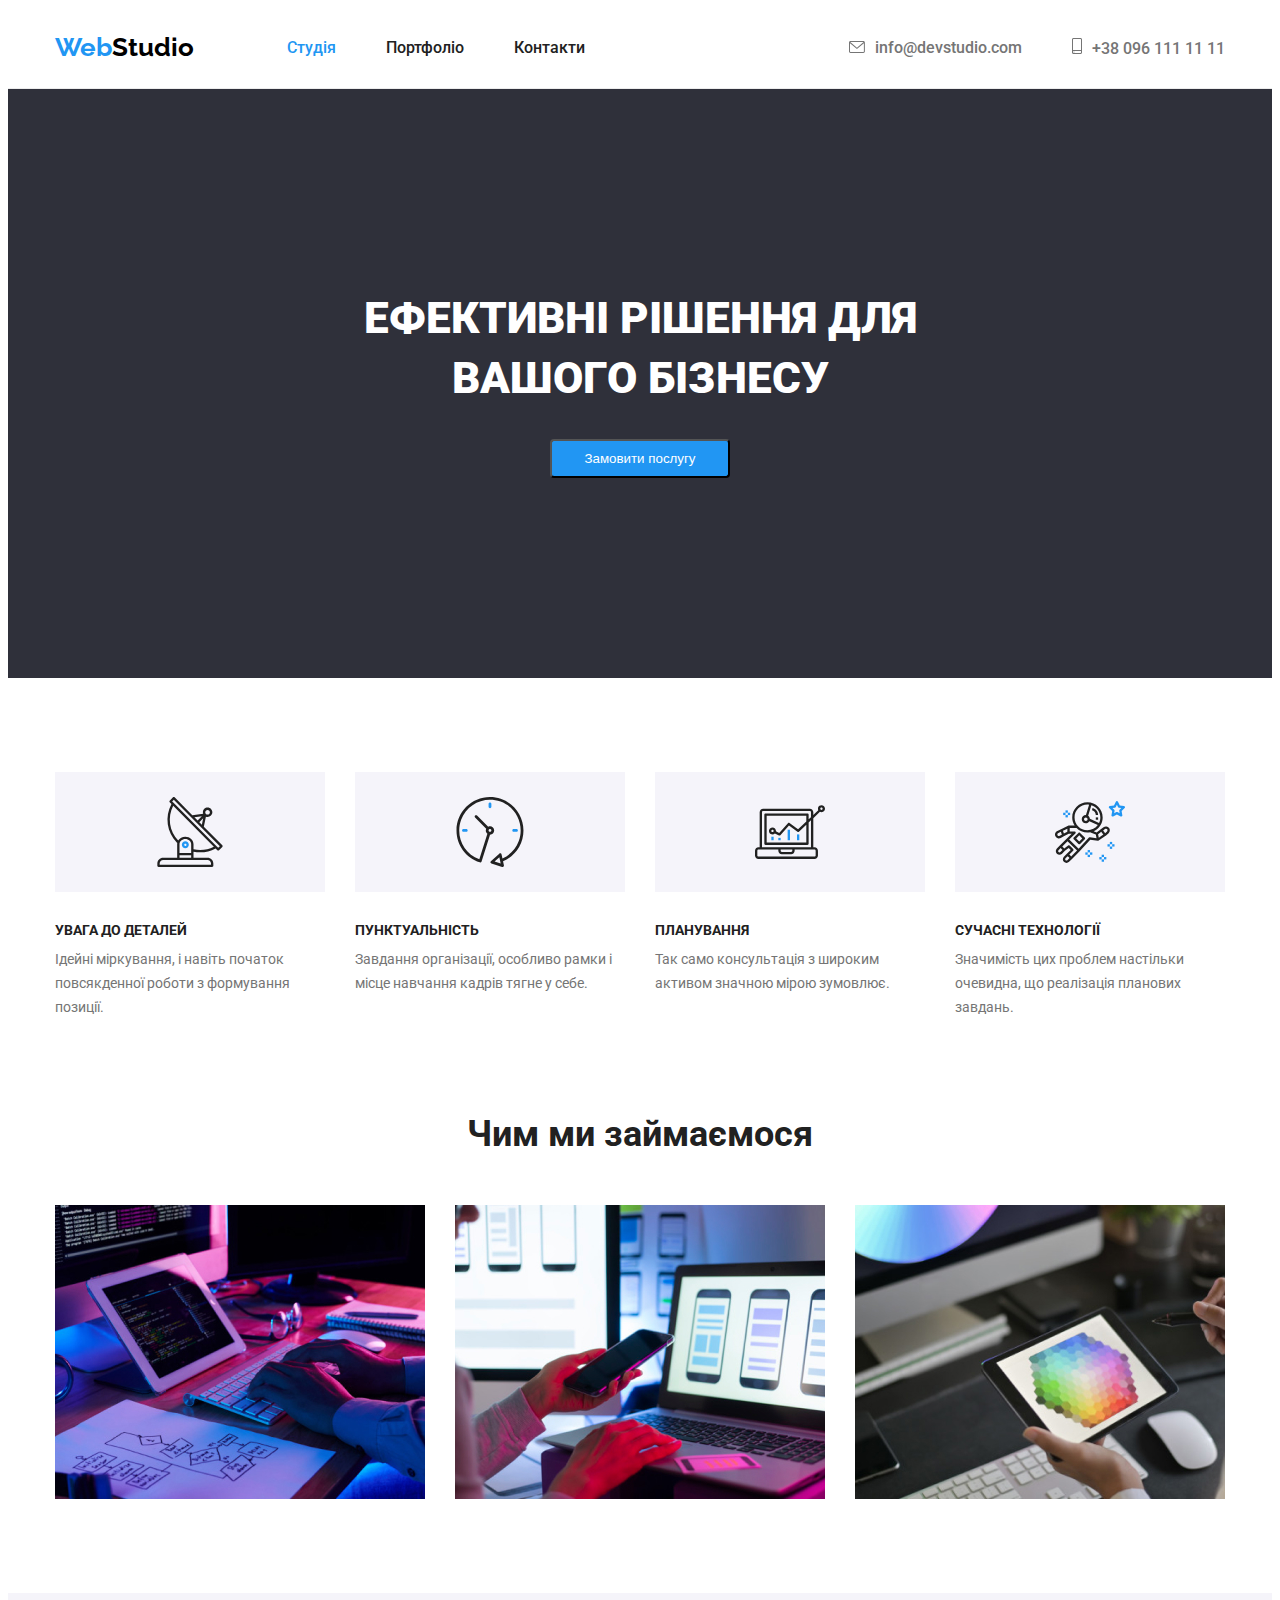
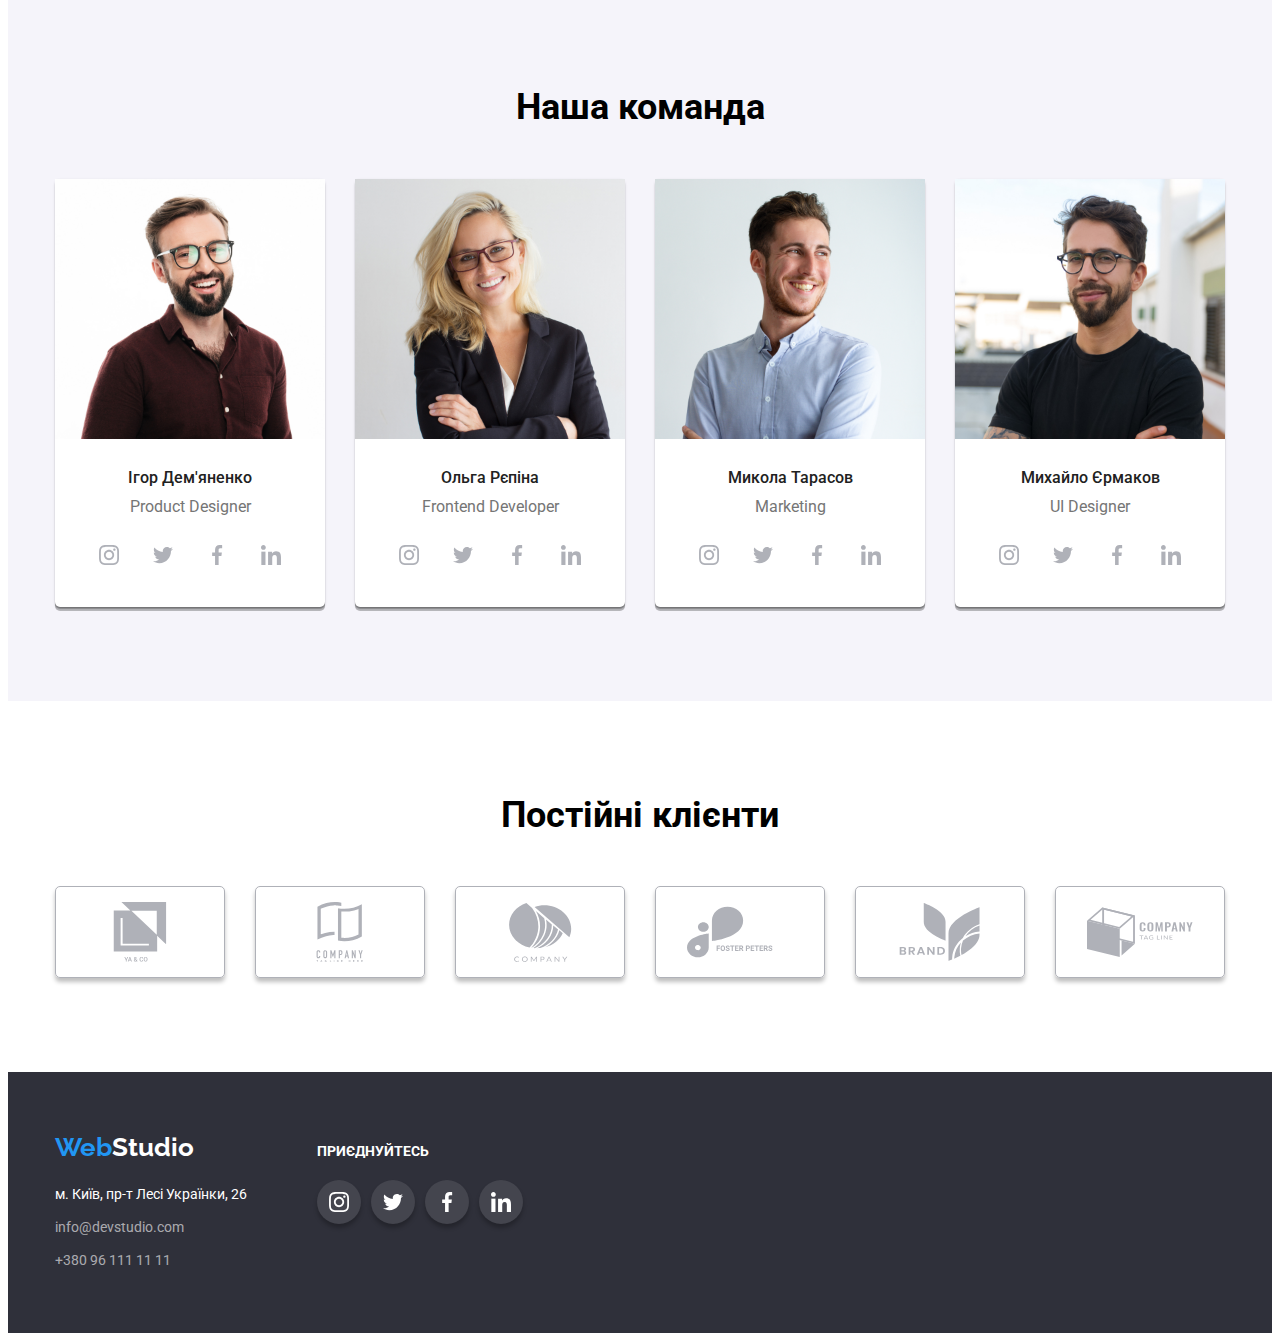
==== index.html @ 962cabf8 "start" ====
<!DOCTYPE html>
<html lang="uk">
  <head>
    <link rel="stylesheet" href="https://i.icomoon.io/public/temp/4aecd4d749/UntitledProject/style-svg.css"/>
<script defer src="https://i.icomoon.io/public/temp/4aecd4d749/UntitledProject/svgxuse.js"></script>
    <link
      rel="stylesheet"
      href="https://cdnjs.cloudflare.com/ajax/libs/modern-normalize/2.0.0/modern-normalize.min.css"
      integrity="sha512-4xo8blKMVCiXpTaLzQSLSw3KFOVPWhm/TRtuPVc4WG6kUgjH6J03IBuG7JZPkcWMxJ5huwaBpOpnwYElP/m6wg=="
      crossorigin="anonymous"
      referrerpolicy="no-referrer"
    />
    <link rel="preconnect" href="https://fonts.googleapis.com" />
    <link rel="preconnect" href="https://fonts.gstatic.com" crossorigin />
    <link
      href="https://fonts.googleapis.com/css2?family=Raleway:wght@700&family=Roboto:wght@400;500;700;900&display=swap"
      rel="stylesheet"
    />
    <link rel="stylesheet" href="styles.css" />
    <meta charset="UTF-8" />
    <meta http-equiv="X-UA-Compatible" content="IE=edge" />
    <meta name="viewport" content="width=device-width, initial-scale=1.0" />
    <title>Index</title>
  </head>
  <body>
    <header>
      <div class="container-head container">
          <a class="logo-link log-link  " href="index.html"
            ><span class="logo log-link"> Web</span>Studio
          </a>
        <nav class="nav-head">
          <ul class="ul-indx-head">
            <li class="mrg-head"><a href="./index.html" class="site-nav-visit a-list ">Студія</a></li>

            <li class="mrg-head">
              <a href="./portfolio.html" class=" site-nav-oth portfolio-btn a-list">Портфоліо</a>
            </li>
            <li ><a href="" class="site-nav-oth a-list marg">Контакти</a></li>
          </ul>
        </nav>

        <ul class="contacts">
          <li class="mailto ">
            <a href="mailto:info@devstudio" class="my-nav"
              ><svg class="my-mail" width="16" height="12"><use href="./img/sprite.svg#mail"></use></svg>info@devstudio.com</a
            >
          </li>
          <li ><a  href="tel:+380961111111" class="tel my-nav"><svg class="my-mail" width="10" height="16"><use href="./img/sprite.svg#phone"></use></svg>+38 096 111 11 11</a></li>
        </ul>
      </div>
    </header>
    <main>
        <section class="hero  ">
        <div class=" container ">
          <h1 class="hero-name">Ефективні рішення  для вашого бізнесу</h1>
        <button class="hero-btn">Замовити послугу</button> </div>
      </section>
      <section class="list-desk ">
        <div class="container">
        <ul class="mein-style   ">
          <li class="width-list">
            <h3 class="mein-list">УВАГА ДО ДЕТАЛЕЙ</h3>
            <p class="mein-list-p">
              Ідейні міркування, і навіть початок повсякденної роботи з
              формування позиції.
            </p>
          </li>
          <li class="width-list">
            <h3 class="mein-list">ПУНКТУАЛЬНІСТЬ</h3>
            <p class="mein-list-p">
              Завдання організації, особливо рамки і місце навчання кадрів тягне
              у себе.
            </p>
          </li>
          <li class="width-list">
            <h3 class="mein-list">ПЛАНУВАННЯ</h3>
            <p class="mein-list-p">
              Так само консультація з широким активом значною мірою зумовлює.
            </p>
          </li>
          <li class="width-list width-lis-last ">
            <h3 class="mein-list">СУЧАСНІ ТЕХНОЛОГІЇ</h3>
            <p class="mein-list-p">
              Значимість цих проблем настільки очевидна, що реалізація планових
              завдань.
            </p>
          </li>
        </ul>
      </div>
      </section>
      <section class="img-desk ">
        <div class="container">
        <h2 class="our-work ">Чим ми займаємося</h2>
        <ul class="img-style  ">
          <li  class="mrg-img">
            <img src="./imagine/img1.jpg" alt="сидимо в планшеті" width="370"   />
          </li>
          <li class="mrg-img">
            <img
              src="./imagine/img2.jpg"
              alt=" сидимо в ноутбуці"
              width="370" 
            />
          </li>
          <li  class="mrg-img">
            <img src="./imagine/img3.jpg" alt="сидимо в телефоні" width="370"  />
          </li>
        </ul>
      </div>
      </section>
  
      <section class="our-comand-list ">
        <div class="container">
        <h2 class="our-comand">Наша команда</h2>
        <ul class="persona-list flex-con">
          <li class="our-comand-img">
            <img
              src="./imagine/persona1.jpg"
              alt="хлопець в окулярах"
              width="270"
            />
            <div class="our-com-l">
            <h3 class="our-com-list">Ігор Дем'яненко</h3>
            <p class="our-com-p">Product Designer</p>
            <ul class="list-nav">
              <li class="social-list-item"><a href="#" class="social-list-link" ><svg class="social-list-icon" width="20" height="20"><use href="./img/sprite.svg#instagram"></use></svg></a></li>
              <li class="social-list-item"><a href="#" class="social-list-link" ><svg class="social-list-icon" width="20" height="20"><use href="./img/sprite.svg#twitter"></use></svg></a></li>
              <li class="social-list-item"><a href="#" class="social-list-link" ><svg class="social-list-icon" width="20" height="20"><use href="./img/sprite.svg#facebook"></use></svg></a></li>
              <li class="social-list-item"><a href="#" class="social-list-link" ><svg class="social-list-icon" width="20" height="20"><use href="./img/sprite.svg#in"></use></svg></a></li>
            
            </ul>
          </div>
          </li>
          <li class="our-comand-img">
            <img
              src="./imagine/persona2.jpg"
              alt=" дівчина в окулярах"
              width="270"
            
            /><div class="our-com-l">
            <h3 class="our-com-list">Ольга Рєпіна</h3>
            <p class="our-com-p">Frontend Developer</p>
          <ul class="list-nav">
            <li class="social-list-item"><a href="#" class="social-list-link" ><svg class="social-list-icon" width="20" height="20"><use href="./img/sprite.svg#instagram"></use></svg></a></li>
            <li class="social-list-item"><a href="#" class="social-list-link" ><svg class="social-list-icon" width="20" height="20"><use href="./img/sprite.svg#twitter"></use></svg></a></li>
            <li class="social-list-item"><a href="#" class="social-list-link" ><svg class="social-list-icon" width="20" height="20"><use href="./img/sprite.svg#facebook"></use></svg></a></li>
            <li class="social-list-item"><a href="#" class="social-list-link" ><svg class="social-list-icon" width="20" height="20"><use href="./img/sprite.svg#in"></use></svg></a></li>
          </ul></div>
          </li>
          <li class="our-comand-img">
            <img
              src="./imagine/persona3.jpg"
              alt=" хлопець без окулярів"
              width="270"
            
            /><div class="our-com-l">
            <h3 class="our-com-list">Микола Тарасов</h3>
            <p class="our-com-p">Marketing</p>
          <ul class="list-nav">
            <li class="social-list-item">
              <a href="#" class="social-list-link" >
                <svg class="social-list-icon" width="20" height="20"> 
                  <use href="./img/sprite.svg#instagram"></use>
                </svg>
              </a>
            </li>
            <li class="social-list-item"><a href="#" class="social-list-link" ><svg class="social-list-icon" width="20" height="20"><use href="./img/sprite.svg#twitter"></use></svg></a></li>
            <li class="social-list-item"><a href="#" class="social-list-link" ><svg class="social-list-icon" width="20" height="20"><use href="./img/sprite.svg#facebook"></use></svg></a></li>
            <li class="social-list-item"><a href="#" class="social-list-link" ><svg class="social-list-icon" width="20" height="20"><use href="./img/sprite.svg#in"></use></svg></a></li>
            
          </li></ul></div>
          
          <li class="our-comand-img">
            <img
              src="./imagine/persona4.jpg"
              alt=" інший хлопець без окулярів"
              width="270"
            />
            <div class="our-com-l">

            <h3 class="our-com-list">Михайло Єрмаков</h3>
            <p class="our-com-p">UI Designer</p>
            <ul class="list-nav">
              <li class="social-list-item"><a href="#" class="social-list-link" ><svg class="social-list-icon" width="20" height="20"><use href="./img/sprite.svg#instagram"></use></svg></a></li>
              <li class="social-list-item"><a href="#" class="social-list-link" ><svg class="social-list-icon" width="20" height="20"><use href="./img/sprite.svg#twitter"></use></svg></a></li>
              <li class="social-list-item"><a href="#" class="social-list-link" ><svg class="social-list-icon" width="20" height="20"><use href="./img/sprite.svg#facebook"></use></svg></a></li>
              <li class="social-list-item"><a href="#" class="social-list-link" ><svg class="social-list-icon" width="20" height="20"><use href="./img/sprite.svg#in"></use></svg></a></li>
                
            </ul>
            
          </li>
        </ul>
      </div>
      </section>
      <section class="our-client ">
        <div class="container">
        <h2 class="client">Постійні клієнти</h2>
        <ul class="cl-list">
          <li  class="client-list"><a href="#" class=" client-link"><svg class="client-img" ><use href="./img/sprite.svg#coubcomp" ></use></svg></a></li>
          <li  class="client-list" ><a href="#" class=" client-link"><svg class="client-img" ><use href="./img/sprite.svg#compwindow" ></use></svg></a></li>
          <li   class="client-list"><a href="#" class=" client-link"><svg class="client-img" ><use href="./img/sprite.svg#comporang" ></use></svg></a></li>
          <li   class="client-list"><a href="#" class=" client-link"><svg class="client-img" ><use href="./img/sprite.svg#compblue" ></use></svg></a></li>
          <li  class="client-list" ><a href="#" class=" client-link"><svg class="client-img" ><use href="./img/sprite.svg#compgrow" ></use></svg></a></li>
          <li  class="client-list" ><a href="#" class=" client-link"><svg class="client-img" ><use href="./img/sprite.svg#coubcomptwo" ></use></svg></a></li>
        </ul>
      </div>

      </section>
    </main>
    <footer class="footter-link ">
      <div class="flex-con-foot container">
      <div >
  
      <a class="logo-link-footer log-link" href=""
        ><span class="logo">Web</span>Studio</a
      >
      <address class="adress-contc">
        <p class="address-footer">м. Київ, пр-т Лесі Українки, 26</p>
        <ul class="contacts-footer">
          <li><a href="mailto:info@devstudio.com"> info@devstudio.com</a></li>
          <li class="nav-footter"><a href="tel:+380961111111"> +380 96 111 11 11</a></li>
        </ul>
      </address>
      </div>
      <div class="footer-other">
        <h3 class="other">ПРИЄДНУЙТЕСЬ</h3>
        <ul class="footer-list">
          <li class="footer-list-li"><a href="#" class="social-footer-link" ><svg class="social-footer-icon" width="20" height="20"><use href="./img/sprite.svg#instagram"></use></svg></a></li>
          <li class="footer-list-li"><a href="#" class="social-footer-link" ><svg class="social-footer-icon" width="20" height="20"><use href="./img/sprite.svg#twitter"></use></svg></a></li>
          <li class="footer-list-li"><a href="#" class="social-footer-link" ><svg class="social-footer-icon" width="20" height="20"><use href="./img/sprite.svg#facebook"></use></svg></a></li>
          <li class="footer-list-li"><a href="#" class="social-footer-link" ><svg class="social-footer-icon" width="20" height="20"><use href="./img/sprite.svg#in"></use></svg></a></li>
        </ul>
       </div></div>
    </footer>
  </body>
</html>
---- styles.css ----
:root {
  /* index */
  --primari-color: #212121;
  --second-color: #757575;
  --decoration-color: #2196f3;
  --background-color-white: #ffffff;
  --background-color-dark: #2f303a;
  /* Portfolio */
  --color-button-portfolio: #f5f4fa;
}
/* --------------fonts -------------------*/
.head a {
  font-family: "Raleway", sans-serif;
  font-weight: 700;
  font-size: 26px;
  line-height: 1.19;
}

a{
  text-decoration: none;
}

.container {
  width: 1200px;
  margin-left: auto;
  margin-right: auto;
  padding-left: 15px;
  padding-right: 15px;
}

*,
*::before,
*::after {
  box-sizing: border-box;
}

li, p, ul, h1, h2 ,h3 , h4, h5, h6{
  margin: 0;
  padding: 0;
}

.flex-con {
  display: flex;
}

.flex-con-foot {
  display: flex;
  align-items: baseline;
}


.conteiner-my {
  width: 1200px;
  margin-left: auto;
  margin-right: auto;
  padding-left: 15px;
  padding-right: 15px;
}

.our-com-list{
  font-weight: 500;
  font-size: 16px;
  line-height: 1.17;
  color: #212121;

}

.our-com-p{
  margin-top: 10px;
}


.mein-list-p {
  font-weight: 400;
  font-size: 14px;
  line-height: 1.71;
}

.our-work {
  font-weight: 700;
  font-size: 36px;
  line-height: 1.16;
}

.our-comand {
  font-weight: 700;
  font-size: 36px;
  line-height: 1.16;
}

.mein-list {
  font-weight: 700;
  font-size: 14px;
  line-height: 1.16;
  margin-bottom: 10px;
}

body {
  background-color: var(--background-color-white);
  font-family: "Roboto", sans-serif;
}
.list-desk p {
  font-weight: 400;
  font-size: 14px;
  line-height: 1.71;
}

.progect-oth {
  font-weight: 700;
  font-size: 18px;
  line-height: 2;
  color: #212121;
  margin-bottom: 4px;
}

.progect-oth-p {
  font-weight: 400;
  font-size: 16px;
  line-height: 1.87;
  color: #757575;
  
}

.hero-name h1 {
  font-weight: 900;
  font-size: 44px;
  line-height: 1.36;
  text-align: center;
}

h3 h2 {
  font-weight: 700;
  font-size: 14px;
  line-height: 1.14;
  text-align: center;
}



.our-comand-list p {
  font-weight: 400;
  font-size: 16px;
  line-height: 1.18;
  color: #757575;
}

.log-link {
  font-family: "Raleway", sans-serif;
  font-weight: 700;
  font-size: 26px;
  line-height: 1.19;
  color: #ffffff;
  text-decoration: none;
  
}

/*--------------- font portfolio -----------------*/

.list-btn button {
  font-weight: 500;
  font-size: 16px;
  line-height: 1.14;
}

.project-list p {
  font-weight: 400;
  font-size: 16px;
  line-height: 1.18;
}

/*--------------- Index Header--------------------- */

header {
  border-bottom: 1px solid #ececec;
}

ul {
  padding: 0;
  margin: 0;
}

.container-head {
  display: flex;

  align-items: center;
}

.home-btn:visite {
  color: #188ce8;
}

.my-mail{
  margin-right: 10px;
}

.my-nav:hover,
.my-nav:focus{
  fill: #2196f3;
}


.mrg-head{
  margin-right: 50px;
}

.home-btn {
  color: var(--decoration-color);
  
}

.port-vis {
  color: var(--decoration-color);
}



.nav-head{
  margin-right: auto;
}

.logo {
  color: #2196f3;
}

.logo-link {
  text-decoration: none;
  color: #000000;
  margin-right: 93px;
  padding: 24px 0 25px 0;
}

.ul-indx-head {
  display: flex;
  align-items: center;
}

.site-nav {
  margin-right: auto;
}

.site-nav-visit  {
  color: var(--decoration-color);
  text-decoration: none;
  font-weight: 500;
  font-size: 16px;
  line-height: 1.14;
}

.site-nav-oth{
  color: var(--primari-color);
  text-decoration: none;
  font-weight: 500;
  font-size: 16px;
  line-height: 1.14;
  
}

.pad{
  padding: 32px 0 32px 0;
}

.marg{
margin-right: auto;
}


.container-head .a-list {
  padding-bottom: 32px;
  padding-top: 32px;
}

.site-nav a:hover,
.site-nav a:focus {
  color: #2196f3;
}

.mailto {
  margin-right: 50px;
}

li {
  list-style: none;
}

.contacts a:hover,
.contacts a:focus {
  color: var(--decoration-color);
}

.contacts {
  display: flex;

}

.footer-list{
  display: flex;
  margin-top: 20px;
  
}

.social-footer-link:hover ,
.social-footer-link:focus {
fill: var(--background-color-white);
background-color: #2196f3;
 
  border-radius: 50%;
}

.social-footer-link{
  display: flex;
  align-items: center;
  justify-content: center;
  background-color: rgba(255, 255, 255, 10%);
  box-shadow:  0 4px 4px  rgba(0, 0, 0, 25%);
  border-radius: 50%;
 fill: #ffffff;
width: 44px;
height: 44px;
}

.my-nav{
  fill: #757575;
}

.footer-other{
  margin-left: 70px;

}

.margin-two{
  margin-right: 38px;
}

.other{

  color:#ffffff;
  font-weight: 700;
  font-size: 14px;
  line-height: 1.14;
}

.contacts a {
  color: var(--second-color);
  text-decoration: none;
  font-weight: 500;
  font-size: 16px;
  font-style: normal;
  line-height: 1.14;
}

.list-btn a:visited {
  background-color: var(--decoration-color);
}

.adress-contc {
  font-weight: 400;
  font-style: normal;
  font-size: 14px;
  line-height: 1.71;
}
/* ---------------------Index Main ----------------------*/




.social-list-item:not(:last-child){
margin-right: 10px;
}



.list-nav{
 display: flex;
 margin-top: 16px;
}



.social-list-link:hover ,
.social-list-link:focus {
fill: var(--background-color-white);
background-color: #2196f3;

}

.social-list-link{
  display: flex;
  align-items: center;
  justify-content: center;
  background-color: #ffffff;
  border-radius: 50%;
 fill: #AFB1B8;
width: 44px;
height: 44px;
}

.my-hover:hover,
.my-hover:focus{
  box-shadow: 0 4px 4px 0 rgba(0, 0, 0, 25%);
  
}

.my-hover{
  display: block;
}

.footer-list-li:not(:last-child){
  margin-right: 10px;
}


.hero {
  background-image: linear-gradient(rgba(47,48,58,40%),rgba(47,48,58,40%)),url(../goit-markup-hw-04/imagine/hero-img.jpg);
  background-position: center;
  background-size: 1600px 600px;
  background-color: var(--background-color-dark);
  text-align: center;
  padding-bottom: 200px;
  padding-top: 200px;
}



button {
  display: inline;
}

button:hover {
  cursor: pointer;
}


.hero-name {
  color: #ffffff;
  font-weight: 900;
  font-size: 44px;
  line-height: 1.36;
  text-transform: uppercase;
  margin-bottom: 30px;
  max-width: 696px;
 margin-right: auto;
 margin-left: auto;

  
}



.center{
text-align: center;
}

.hero-btn {
  background-color: var(--decoration-color);
  color: #ffffff;
  padding: 10px 32px 10px 32px;
  border-radius: 4px;
}
.img-desk h2 {
  text-align: center;
}

.our-comand-list h2 {
  text-align: center;
}

.hero-btn:hover,
.hero-btn:focus {
  background-color: #188ce8;
}

/*-------------------------- List Desk --------------------*/
.list-desk {
  background-color: var(--background-color-white);
  padding-bottom: 94px;
  padding-top: 94px;
}

li .h3 , li p , .mein-style .width-list{
  padding: 0;
  margin: 0;
}
.mrg-zero {
  margin-bottom: 0;
}


.width-list:nth-child(1)::before{
  content: "";
  background-repeat: no-repeat;
  background-position: center;
  background-size: 70px 70px;
  background-image: url(./imagine/antenna.svg);
  width: 270px;
  height: 120px;
  margin-bottom: 30px;
  background-color: #F5F4FA;
 
}

.width-list:nth-child(2)::before{
  content: "";
  background-repeat: no-repeat;
  background-position: center;
  background-size: 70px 70px;
  background-image: url(./imagine/clock.svg);
  width: 270px;
  height: 120px;
  margin-bottom: 30px;
  background-color: #F5F4FA;
 
}

.width-list:nth-child(3):before{
  content: "";
  background-repeat: no-repeat;
  background-position: center;
  background-size: 70px 70px;
  background-image: url(./imagine/comp.svg);
  width: 270px;
  height: 120px;
  margin-bottom: 30px;
  background-color: #F5F4FA;
 
}

.width-list:nth-child(4):before{
  content: "";
  background-repeat: no-repeat;
  background-position: center;
  background-size: 70px 70px;
  background-image: url(./imagine/astronaut.svg);
  width: 270px;
  height: 120px;
  margin-bottom: 30px;
  background-color: #F5F4FA;

}

.width-list {
  
  width: 270px;
  display: flex;
  flex-direction: column;
}

.width-list-last {
  margin-right: 0;
}

.mein-style {
  display: flex;
  gap: 30px;
  
}

.persona-list p {
  text-align: center;
}
.persona-list h3 {
  text-align: center;
}

.list-desk h3 {
  color: var(--primari-color);
}

.list-desk p {
  color: var(--second-color);
}
/*------------------------- Img Desk------------------------------------------ */

.our-work {
  color: var(--primari-color);
margin-bottom: 50px;

}

.img-desk {
  background-color: var(--background-color-white);
  padding-bottom: 94px;

}

.img-style {
  display: flex;
  padding-left: 0;
  justify-content: space-between;
 
}

.our-com-l{
  padding-top: 30px;
  padding-bottom: 30px;
  padding-left: 32px;
  padding-right: 32px;
}

img {
  display: block;
}

.mrg-img {
  margin-right: 30px;
}

.mrg-img:last-child {
  margin-right: 0;
}

/*---------------------- our-comand list---------------------------- */

.our-comand-list {
  background-color: #f5f4fa;
  padding-bottom: 94px ;
  padding-top: 94px;
}

.our-comand-img {
  background-color: var(--background-color-white);
  margin-right: 30px;
   border-radius: 5px;
   box-shadow:  0 1px 3px 0 rgba( 0,0,0,12%), 0 1px 1px 0 rgba( 0,0,0,14%),  0 2px 1px 0 rgba( 0,0,0,20%),0 4px 0 rgba( 0,0,0,25%);
}



.our-comand-img:nth-child(4){
  margin-right: 0;
}

.our-comand {
  margin-bottom: 50px;
}

.persona-list {
  padding-left: 0;
  padding-right: 0;
}

                                                 /* client */

.client{
   font-weight: 700;
    font-size: 36px;
    line-height: 1.16;
    display: flex;
    justify-content: center;
    margin-bottom: 50px;
  
}

.client-list:not(:last-child){
  margin-right: 30px;
}

.client-list{

 margin-right: 0;
}



.client-link:hover,
.client-link:focus{
  fill: var(--decoration-color);
  border: solid 1px var(--decoration-color);
  
}




.client-link{
    border-radius: 5px;
 border: solid 1px rgba(175, 177, 184, 1);
 width: 170px;
 height: 92px;
 display: flex;
 justify-content: center;
 align-items: center;
 fill: #AFB1B8;
 box-shadow:  0 4px 4px 0 rgba( 0,0,0,25%);
}

.client-img{
  width: 106px;
  height: 60px;
}

.our-client{
  padding-top: 94px;
  padding-bottom: 94px;
}

.cl-list{
  display: flex;
    
}

/* --------------------------Index Footer------------------------------ */

.footter-link {
  background-color: var(--background-color-dark);
  padding: 60px 0 60px 0;
}

.nav-footter{
  margin-top: 9px;
}



.address-footer {
  color: #ffffff;
  font-weight: 400;
  font-size: 14px;
  line-height: 1.71;
  margin-bottom: 9px;
}
.logo-link-footer {
  text-decoration: none;
  color: #ffffff;
  display: block;
  margin-bottom: 20px;
}

.contacts-footer a:hover,
.contacts-footer a:focus {
  color: white;
}

.contacts a {
  font-style: normal;
}

.contacts-footer a {
  color: rgba(255, 255, 255, 0.6);
  text-decoration: none;

}



.contacts-footer a:last-child {
  margin-bottom: 0;
}

/* !!!!!!!!!!!!!!!!!!!!!!!Portfolio !!!!!!!!!!!!!!!!!!!!*/



.list-btn button:hover,
.list-btn button:focus {
  background-color: var(--decoration-color);
  color: #ffffff;
}
.list-btn-port{
margin-right: 8px;
}

.list-btn-port:last-child{
  margin-right: 0;
}

/* ----------------project-list -------------------*/

.list-btn {
  background-color: var(--background-color-white);
  display: flex;
  
  justify-content: center;
  margin-bottom: 50px;
}

.li-btn-p{
  padding-top: 94px;
  padding-bottom: 94px;
}

.port-btn-list {
  border-radius: 4px;
  padding: 6px 22px 6px 22px;
  background-color: #F5F4FA;
  border: none;
}

/* .btn-static:hover{ */
/* padding: 6px 25px 6px 25px; */


.list-btn .btn-static {
  background-color: var(--decoration-color);
  color: #F5F4FA;
  
}

.project-list {
  
  flex-wrap: wrap;
  display: flex;
  box-sizing: border-box;
  flex-basis: calc((100%-90px) / 3);
}

.port-wrapper {
 
  padding: 20px 24px 20px 24px;
  border-left: 1px solid #eeeeee;
  border-right: 1px solid #eeeeee;
  border-bottom: 1px solid #eeeeee;
  border-top: none;
}

.project-list h1 {
  color: var(--primari-color);
  padding-left: 0;
}

.project-list li {
  background-color: var(--background-color-white);
}

.project-list p {
  color: var(--second-color);
}

.project-list a {
  text-decoration: none;
}

.portfolio-list-stile {
  margin-bottom: 30px;
}

.portfolio-list-stile:not(:nth-child(3n)) {
  margin-right: 30px;
}

.portfolio-list-stile:nth-last-child(-n + 3) {
  margin-bottom: 0px;
}
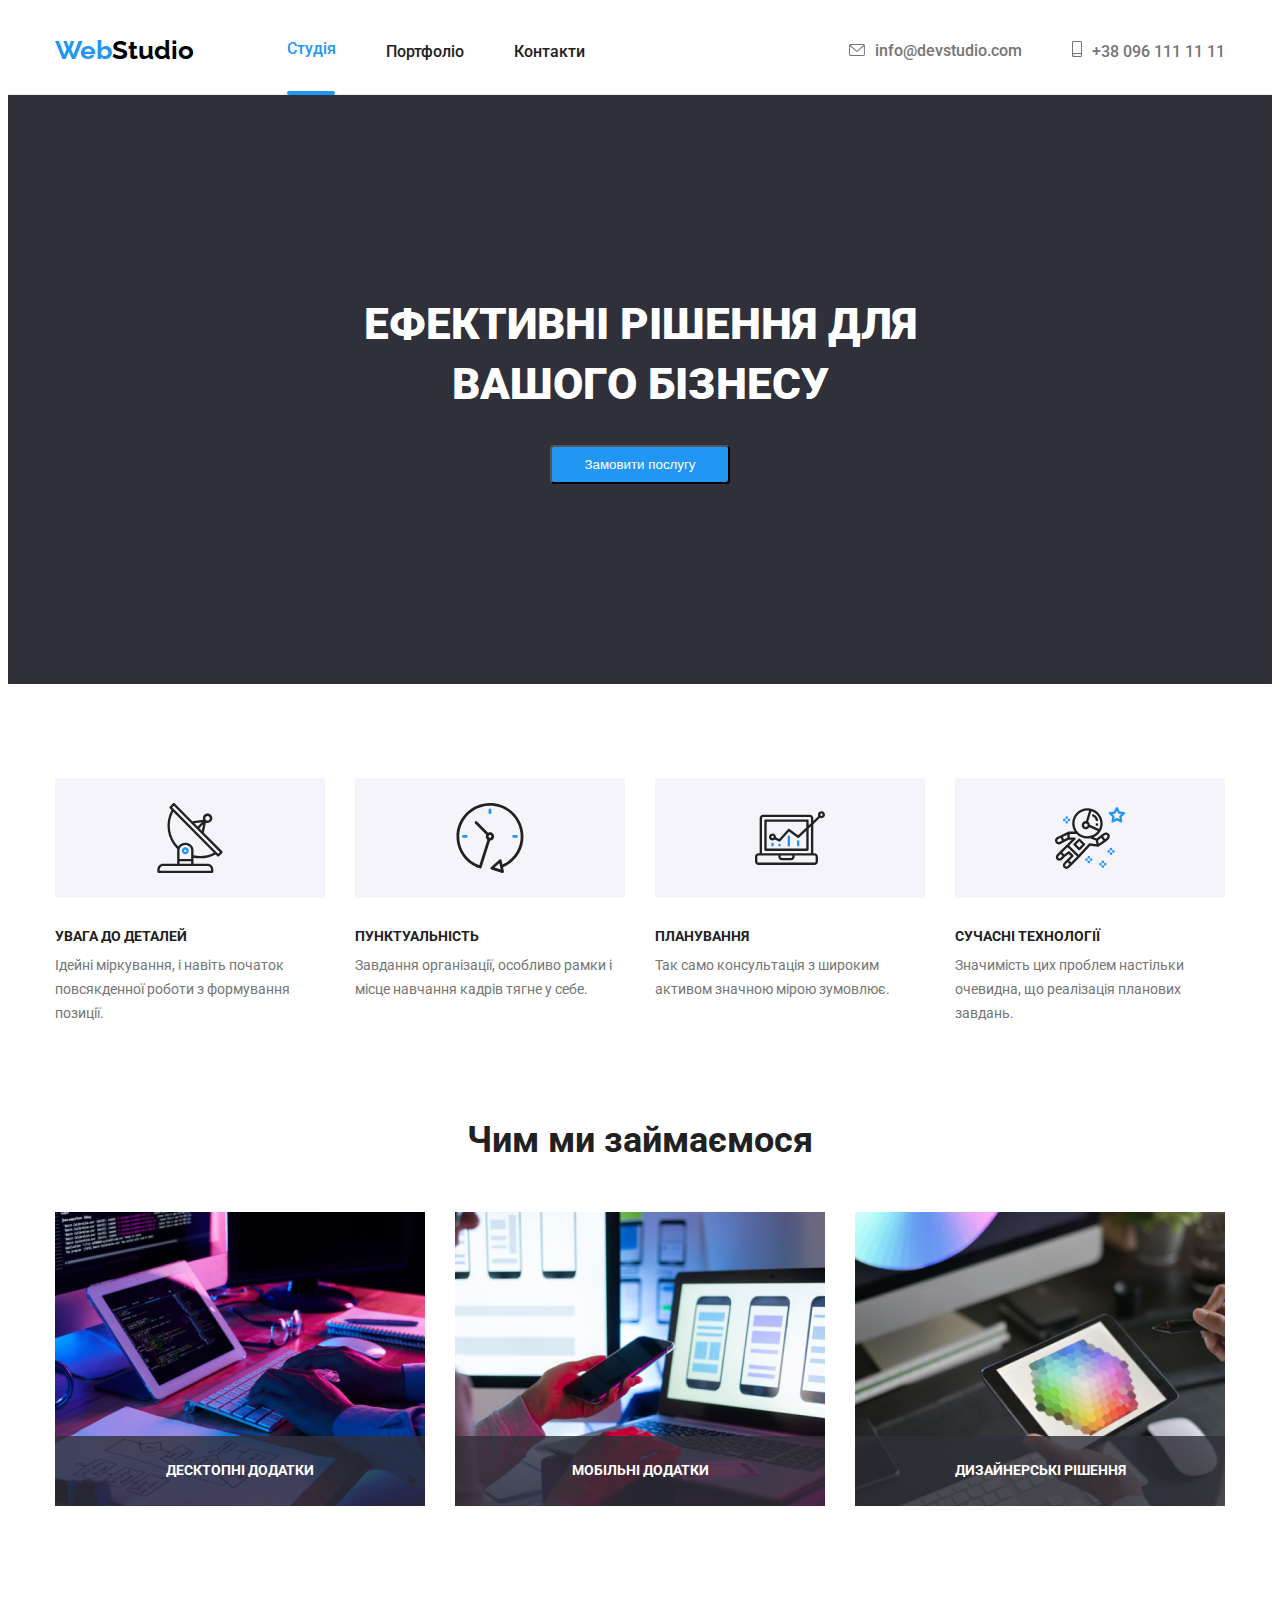
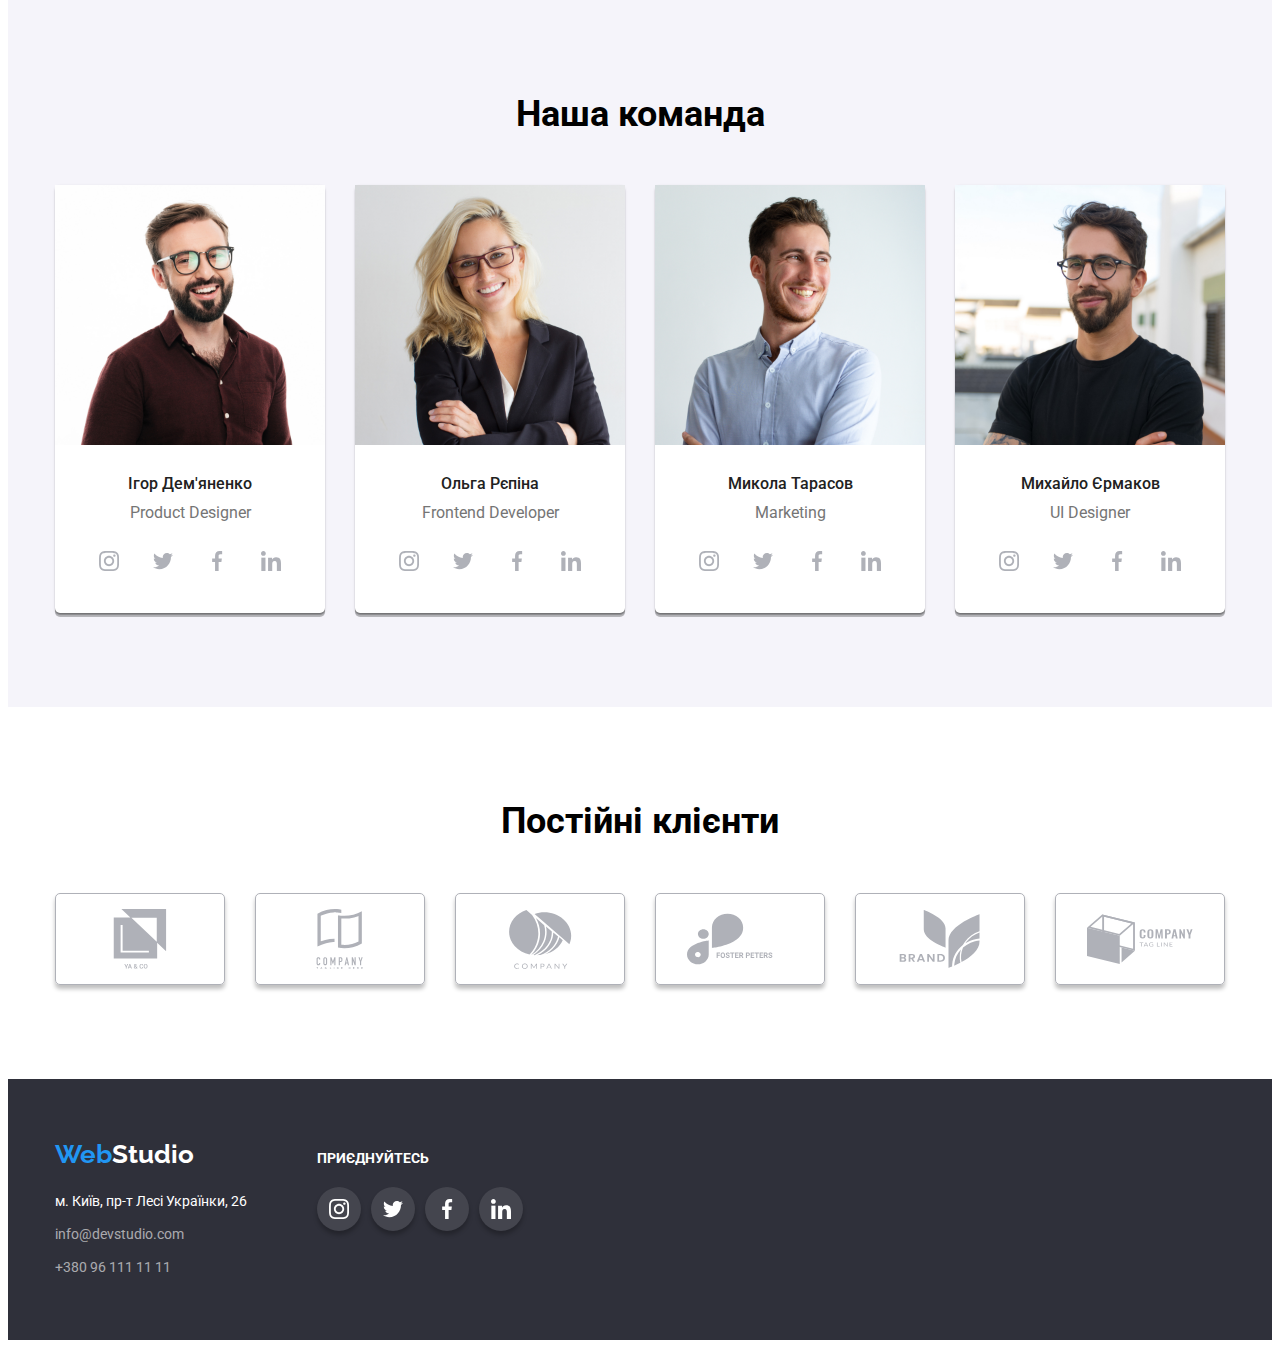
==== commit 592bbcf9: "finish index" ====
--- a/index.html
+++ b/index.html
@@ -30,7 +30,7 @@
           </a>
         <nav class="nav-head">
           <ul class="ul-indx-head">
-            <li class="mrg-head"><a href="./index.html" class="site-nav-visit a-list ">Студія</a></li>
+            <li class="mrg-head  after-line-studia"><a href="./index.html" class="site-nav-visit a-list ">Студія</a></li>
 
             <li class="mrg-head">
               <a href="./portfolio.html" class=" site-nav-oth portfolio-btn a-list">Портфоліо</a>
@@ -92,18 +92,29 @@
         <div class="container">
         <h2 class="our-work ">Чим ми займаємося</h2>
         <ul class="img-style  ">
-          <li  class="mrg-img">
-            <img src="./imagine/img1.jpg" alt="сидимо в планшеті" width="370"   />
+          <li  class="mrg-img ">
+            <div class="img-relative-index">
+            <img src="./imagine/img1.jpg" alt="сидимо в планшеті" width="370"  />
+           
+            <h3 class="h-possition">ДЕСКТОПНІ ДОДАТКИ</h3>
+            
+        </div>
           </li>
           <li class="mrg-img">
+            <div class="img-relative-index">
             <img
               src="./imagine/img2.jpg"
               alt=" сидимо в ноутбуці"
               width="370" 
             />
+            <h3 class="h-possition">МОБІЛЬНІ ДОДАТКИ</h3>
+          </div>
           </li>
           <li  class="mrg-img">
+            <div class="img-relative-index">
             <img src="./imagine/img3.jpg" alt="сидимо в телефоні" width="370"  />
+            <h3 class="h-possition">ДИЗАЙНЕРСЬКІ РІШЕННЯ</h3>
+          </div>
           </li>
         </ul>
       </div>
--- a/styles.css
+++ b/styles.css
@@ -179,6 +179,43 @@
   margin: 0;
 }
 
+
+.after-line-studia,
+.after-line-portfolio,
+.after-line-contacts{
+  display: flex;
+  flex-direction: column;
+}
+
+.after-line-studia::after{
+  content: "";
+  border: solid 2px var(--decoration-color);
+  border-radius: 2px;
+ background-color: var(--decoration-color);
+  width: 48px;
+  height: 4px;
+ position: relative;
+ top: 1px;
+
+}
+
+
+.after-line-portfolio::after{
+  content: "";
+  border: solid 2px var(--decoration-color);
+  border-radius: 2px;
+ background-color: var(--decoration-color);
+  width: 78px;
+  height: 4px;
+ position: relative;
+ top: 1px;
+
+}
+
+
+
+
+
 .container-head {
   display: flex;
 
@@ -264,7 +301,7 @@
 }
 
 
-.container-head .a-list {
+ .a-list {
   padding-bottom: 32px;
   padding-top: 32px;
 }
@@ -316,10 +353,12 @@
  fill: #ffffff;
 width: 44px;
 height: 44px;
+transition: fill 250ms cubic-bezier(0.4, 0, 0.2, 1), background-color 250ms cubic-bezier(0.4, 0, 0.2, 1);
 }
 
 .my-nav{
   fill: #757575;
+
 }
 
 .footer-other{
@@ -346,6 +385,7 @@
   font-size: 16px;
   font-style: normal;
   line-height: 1.14;
+  transition: color 250ms cubic-bezier(0.4, 0, 0.2, 1), fill 250ms cubic-bezier(0.4, 0, 0.2, 1);
 }
 
 .list-btn a:visited {
@@ -392,12 +432,13 @@
  fill: #AFB1B8;
 width: 44px;
 height: 44px;
+transition: fill 250ms cubic-bezier(0.4, 0, 0.2, 1), background-color 250ms cubic-bezier(0.4, 0, 0.2, 1);
 }
 
 .my-hover:hover,
 .my-hover:focus{
   box-shadow: 0 4px 4px 0 rgba(0, 0, 0, 25%);
-  
+  transition: box-shadow 250ms cubic-bezier(0.4, 0, 0.2, 1);
 }
 
 .my-hover{
@@ -455,6 +496,7 @@
   color: #ffffff;
   padding: 10px 32px 10px 32px;
   border-radius: 4px;
+  transition: color 250ms cubic-bezier(0.4, 0, 0.2, 1), background-color 250ms cubic-bezier(0.4, 0, 0.2, 1);
 }
 .img-desk h2 {
   text-align: center;
@@ -681,6 +723,7 @@
  align-items: center;
  fill: #AFB1B8;
  box-shadow:  0 4px 4px 0 rgba( 0,0,0,25%);
+ transition: fill 250ms cubic-bezier(0.4, 0, 0.2, 1), border 250ms cubic-bezier(0.4, 0, 0.2, 1);
 }
 
 .client-img{
@@ -737,7 +780,7 @@
 .contacts-footer a {
   color: rgba(255, 255, 255, 0.6);
   text-decoration: none;
-
+  transition: color 250ms cubic-bezier(0.4, 0, 0.2, 1), background-color 250ms cubic-bezier(0.4, 0, 0.2, 1);
 }
 
 
@@ -783,6 +826,7 @@
   padding: 6px 22px 6px 22px;
   background-color: #F5F4FA;
   border: none;
+  transition: color 250ms cubic-bezier(0.4, 0, 0.2, 1), background-color 250ms cubic-bezier(0.4, 0, 0.2, 1);
 }
 
 /* .btn-static:hover{ */
@@ -840,3 +884,30 @@
 .portfolio-list-stile:nth-last-child(-n + 3) {
   margin-bottom: 0px;
 }
+
+
+.img-relative-index{
+  position: relative;
+}
+
+
+
+
+.h-possition{
+  position: absolute;
+  bottom: 0;
+display: flex;
+background-color: rgba(47, 48, 58, 0.8);
+color: #ffffff;
+width: 370px;
+height: 70px;
+justify-content: center;
+align-items: center;
+font-weight: 700;
+font-size: 14px;
+line-height: 1.14;
+
+
+}
+
+
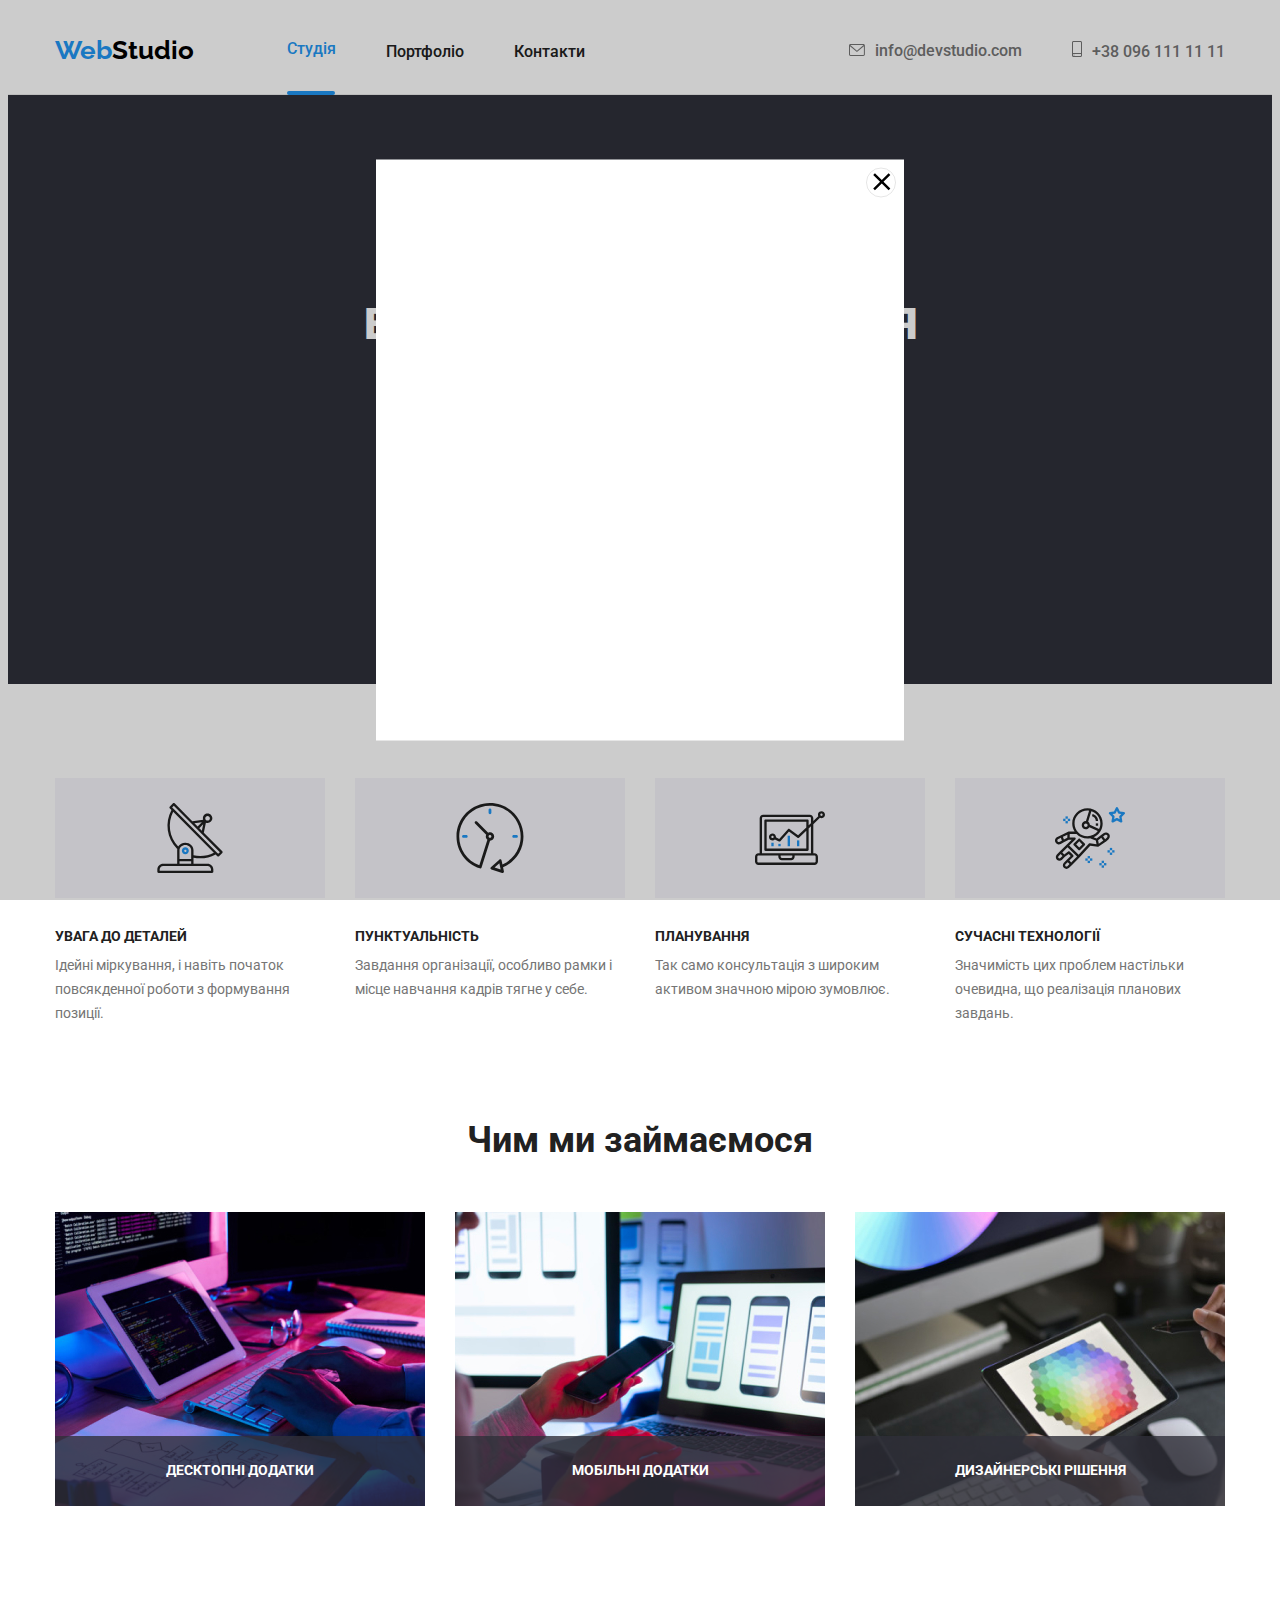
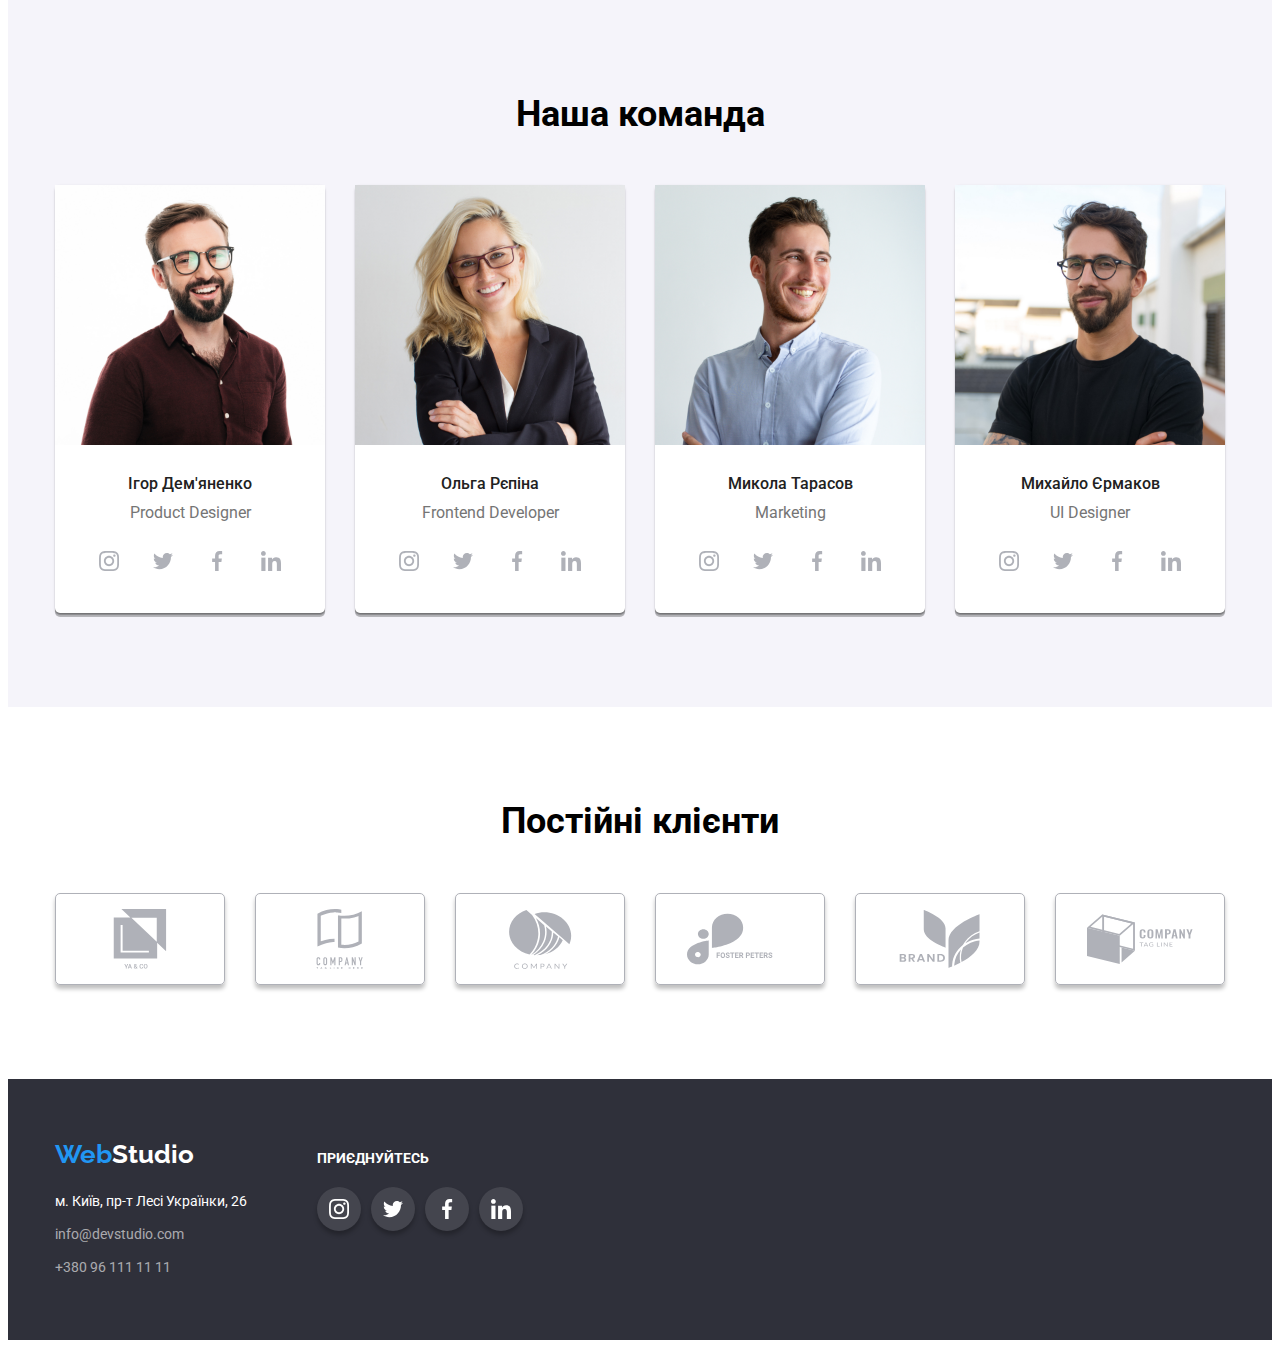
==== commit ff8dd146: "finish" ====
--- a/index.html
+++ b/index.html
@@ -53,7 +53,7 @@
         <section class="hero  ">
         <div class=" container ">
           <h1 class="hero-name">Ефективні рішення  для вашого бізнесу</h1>
-        <button class="hero-btn">Замовити послугу</button> </div>
+        <button class="hero-btn" data-modal-open>Замовити послугу</button> </div>
       </section>
       <section class="list-desk ">
         <div class="container">
@@ -243,5 +243,15 @@
         </ul>
        </div></div>
     </footer>
+
+    <div class="background" data-modal>
+    <div class="modal" >
+      <button type="button" class="close-btn" data-modal-close>
+      <svg class="footer-svg" width="30" height="30">
+        <use href="./img/sprite.svg#close-icon"></use>
+      </svg></button>
+    </div>
+  </div>
+  <script src="./js/modal.js"></script>
   </body>
 </html>
--- a/styles.css
+++ b/styles.css
@@ -910,4 +910,78 @@
 
 }
 
-
+.list-box-decor{
+  position: relative;
+  overflow: hidden;
+}
+
+.link-port-decor{
+  position: absolute;
+  top: 0;
+  left: 0;
+  width: 100%;
+  height: 100%;
+  display: flex;
+  justify-content: center;
+  align-items: center;
+  padding: 63px 24px;
+    background-color: rgba(33, 150, 243, 90%);
+  transform: translateY(100%);
+  transition: transform 250ms cubic-bezier(0.4, 0, 0.2, 1);
+}
+
+.link-port-decor p{
+
+font-weight: 400;
+font-size: 18px;
+line-height: 1.55;
+  color: #ffffff;
+}
+
+
+.my-hover:hover .link-port-decor{
+  transform: translateY(0);
+}
+
+.background{
+  position: fixed;
+  top: 0;
+  left: 0;
+  width: 100vw;
+  height: 100vh;
+  background-color: rgba(0, 0, 0, 0.2);
+  transition: opasity 250ms linear, visibility 250ms linear;
+}
+
+.modal{
+  position: absolute;
+  top: 50%;
+  left: 50%;
+  transform: translate(-50%, -50%);
+  
+  width: 528px;
+  height: 581px;
+  background-color: #ffffff;
+
+}
+
+.close-btn{
+  position: absolute;
+  top: 8px;
+  right: 8px;
+  border-radius: 50%;
+  width: 30px;
+  height: 30px;
+  border: 1px solid rgba(0, 0, 0, 0.1);
+  background-color: transparent;
+  padding: 0;
+  display: flex;
+  justify-content: center;
+  align-items: center;
+}
+
+.background.is-hidden{
+ opacity: o;
+ visibility: hidden;
+ pointer-events: none;
+}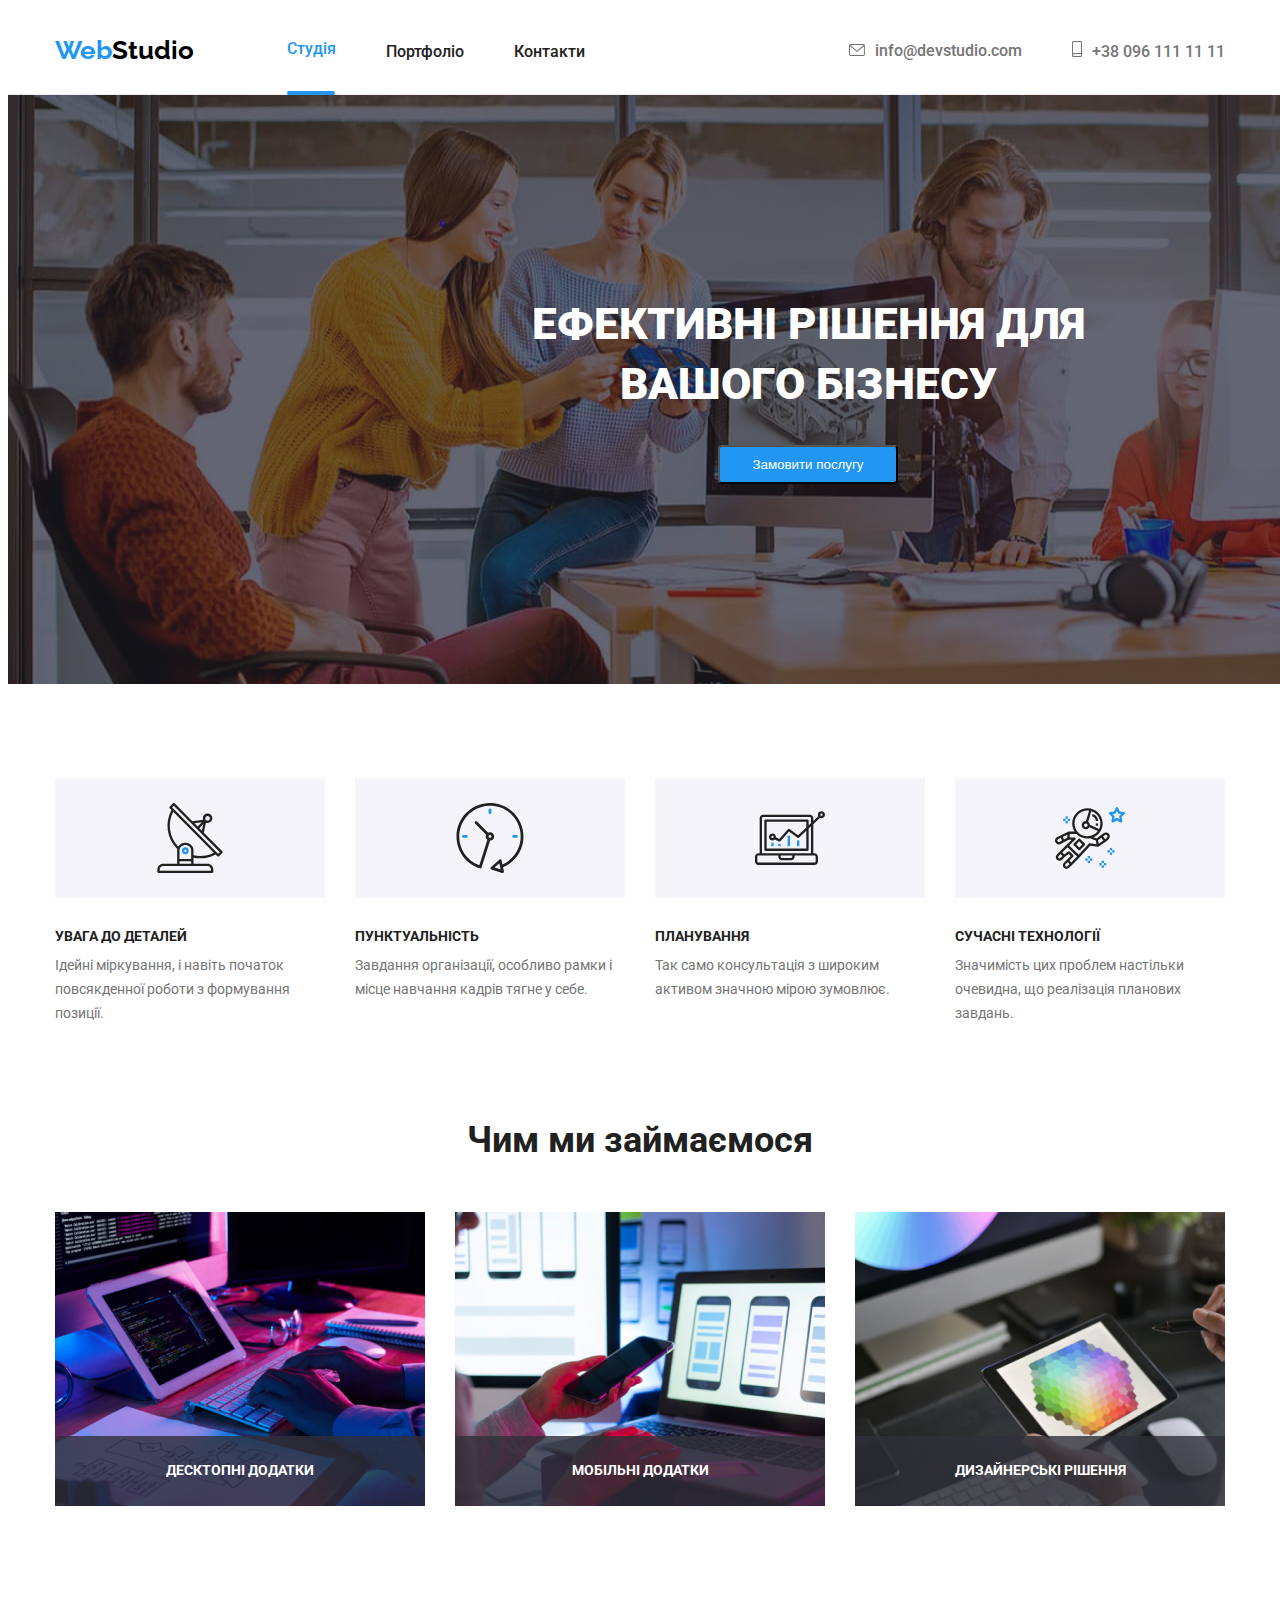
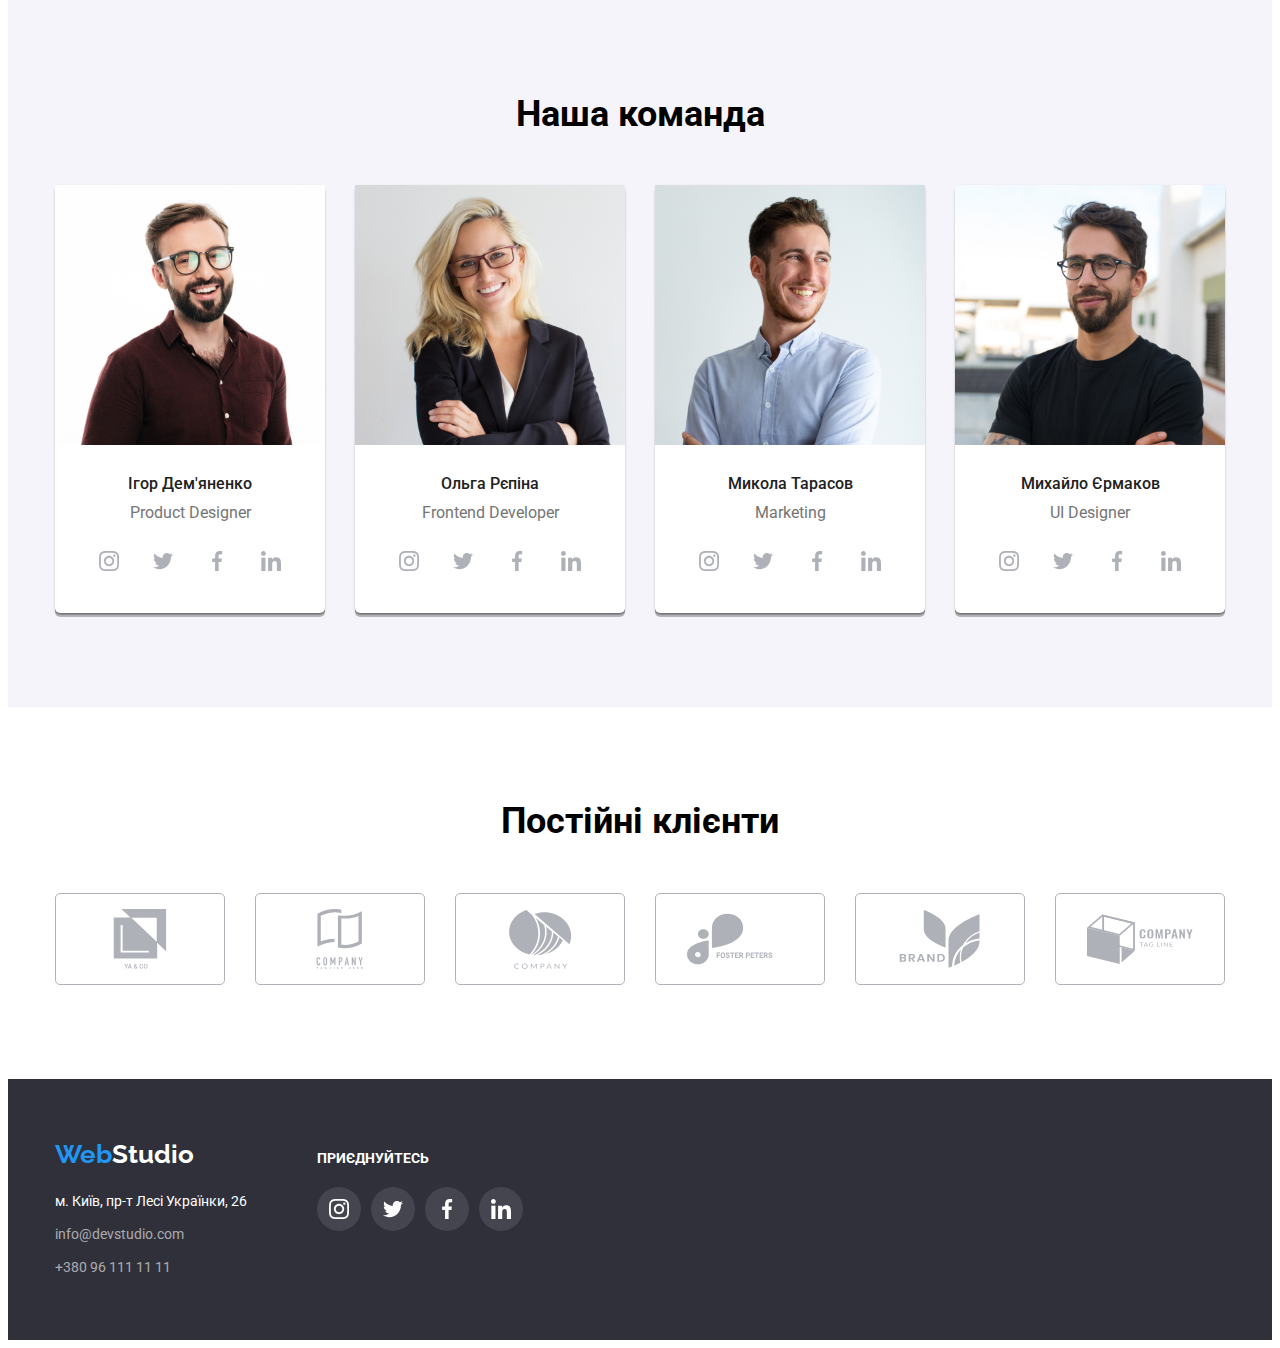
==== commit b55a591c: "finish" ====
--- a/index.html
+++ b/index.html
@@ -34,8 +34,8 @@
 
             <li class="mrg-head">
               <a href="./portfolio.html" class=" site-nav-oth portfolio-btn a-list">Портфоліо</a>
-            </li>
-            <li ><a href="" class="site-nav-oth a-list marg">Контакти</a></li>
+            </li >
+            <li class="mrg-head-con"><a href="" class="site-nav-oth a-list marg">Контакти</a></li>
           </ul>
         </nav>
 
@@ -244,7 +244,7 @@
        </div></div>
     </footer>
 
-    <div class="background" data-modal>
+    <div class="backdrop " data-modal>
     <div class="modal" >
       <button type="button" class="close-btn" data-modal-close>
       <svg class="footer-svg" width="30" height="30">
--- a/styles.css
+++ b/styles.css
@@ -236,6 +236,15 @@
 }
 
 
+.mrg-head-con a{
+  transition: color 250ms cubic-bezier(0.4, 0, 0.2, 1);
+}
+
+.mrg-head a{
+transition: color 250ms cubic-bezier(0.4, 0, 0.2, 1);
+
+}
+
 .mrg-head{
   margin-right: 50px;
 }
@@ -348,12 +357,12 @@
   align-items: center;
   justify-content: center;
   background-color: rgba(255, 255, 255, 10%);
-  box-shadow:  0 4px 4px  rgba(0, 0, 0, 25%);
+ 
   border-radius: 50%;
  fill: #ffffff;
 width: 44px;
 height: 44px;
-transition: fill 250ms cubic-bezier(0.4, 0, 0.2, 1), background-color 250ms cubic-bezier(0.4, 0, 0.2, 1);
+transition:  background-color 250ms cubic-bezier(0.4, 0, 0.2, 1);
 }
 
 .my-nav{
@@ -432,17 +441,24 @@
  fill: #AFB1B8;
 width: 44px;
 height: 44px;
-transition: fill 250ms cubic-bezier(0.4, 0, 0.2, 1), background-color 250ms cubic-bezier(0.4, 0, 0.2, 1);
+transition: fill 250ms cubic-bezier(0.4, 0, 0.2, 1), background-color 250ms ;
 }
 
 .my-hover:hover,
 .my-hover:focus{
   box-shadow: 0 4px 4px 0 rgba(0, 0, 0, 25%);
+transition: box-shadow 250ms cubic-bezier(0.4, 0, 0.2, 1);
+}
+
+.my-h-two,
+.my-h-two{
   transition: box-shadow 250ms cubic-bezier(0.4, 0, 0.2, 1);
+  display: block;
 }
 
 .my-hover{
   display: block;
+
 }
 
 .footer-list-li:not(:last-child){
@@ -451,7 +467,8 @@
 
 
 .hero {
-  background-image: linear-gradient(rgba(47,48,58,40%),rgba(47,48,58,40%)),url(../goit-markup-hw-04/imagine/hero-img.jpg);
+  width: 1600px;
+  background-image: linear-gradient(rgba(47,48,58,40%),rgba(47,48,58,40%)),url(./imagine/hero-img.jpg);
   background-position: center;
   background-size: 1600px 600px;
   background-color: var(--background-color-dark);
@@ -722,7 +739,7 @@
  justify-content: center;
  align-items: center;
  fill: #AFB1B8;
- box-shadow:  0 4px 4px 0 rgba( 0,0,0,25%);
+ 
  transition: fill 250ms cubic-bezier(0.4, 0, 0.2, 1), border 250ms cubic-bezier(0.4, 0, 0.2, 1);
 }
 
@@ -780,7 +797,7 @@
 .contacts-footer a {
   color: rgba(255, 255, 255, 0.6);
   text-decoration: none;
-  transition: color 250ms cubic-bezier(0.4, 0, 0.2, 1), background-color 250ms cubic-bezier(0.4, 0, 0.2, 1);
+  transition: color 250ms cubic-bezier(0.4, 0, 0.2, 1);
 }
 
 
@@ -826,7 +843,7 @@
   padding: 6px 22px 6px 22px;
   background-color: #F5F4FA;
   border: none;
-  transition: color 250ms cubic-bezier(0.4, 0, 0.2, 1), background-color 250ms cubic-bezier(0.4, 0, 0.2, 1);
+  transition: color 250ms cubic-bezier(0.4, 0, 0.2, 1), background-color 250ms cubic-bezier(0.4, 0, 0.2, 1), box-shadow 250ms cubic-bezier(0.4, 0, 0.2, 1);
 }
 
 /* .btn-static:hover{ */
@@ -943,27 +960,39 @@
   transform: translateY(0);
 }
 
-.background{
+.backdrop{
+  opacity: 0;
+  visibility: hidden;
+  pointer-events: none;
   position: fixed;
   top: 0;
   left: 0;
   width: 100vw;
   height: 100vh;
   background-color: rgba(0, 0, 0, 0.2);
-  transition: opasity 250ms linear, visibility 250ms linear;
+transition: opacity 500ms linear, visibility 500ms linear ;
+}
+
+
+.a-list:hover,
+.a-list:focus{
+  color: var(--decoration-color);
 }
 
 .modal{
   position: absolute;
   top: 50%;
   left: 50%;
-  transform: translate(-50%, -50%);
-  
+  transform: translate(-50%, -50%) scale(0.9);
+  transition: transform 500ms cubic-bezier(0.4, 0, 0.2, 1), visibility 500ms cubic-bezier(0.4, 0, 0.2, 1);
   width: 528px;
   height: 581px;
   background-color: #ffffff;
 
 }
+
+
+
 
 .close-btn{
   position: absolute;
@@ -980,8 +1009,14 @@
   align-items: center;
 }
 
-.background.is-hidden{
- opacity: o;
- visibility: hidden;
- pointer-events: none;
-}+.backdrop.is-hidden .modal{
+  transform: translate(-50%, -50%) scale(1);
+
+}
+
+.backdrop.is-hidden{
+ opacity: 1;
+ visibility: visible;
+ pointer-events: fill;
+}
+
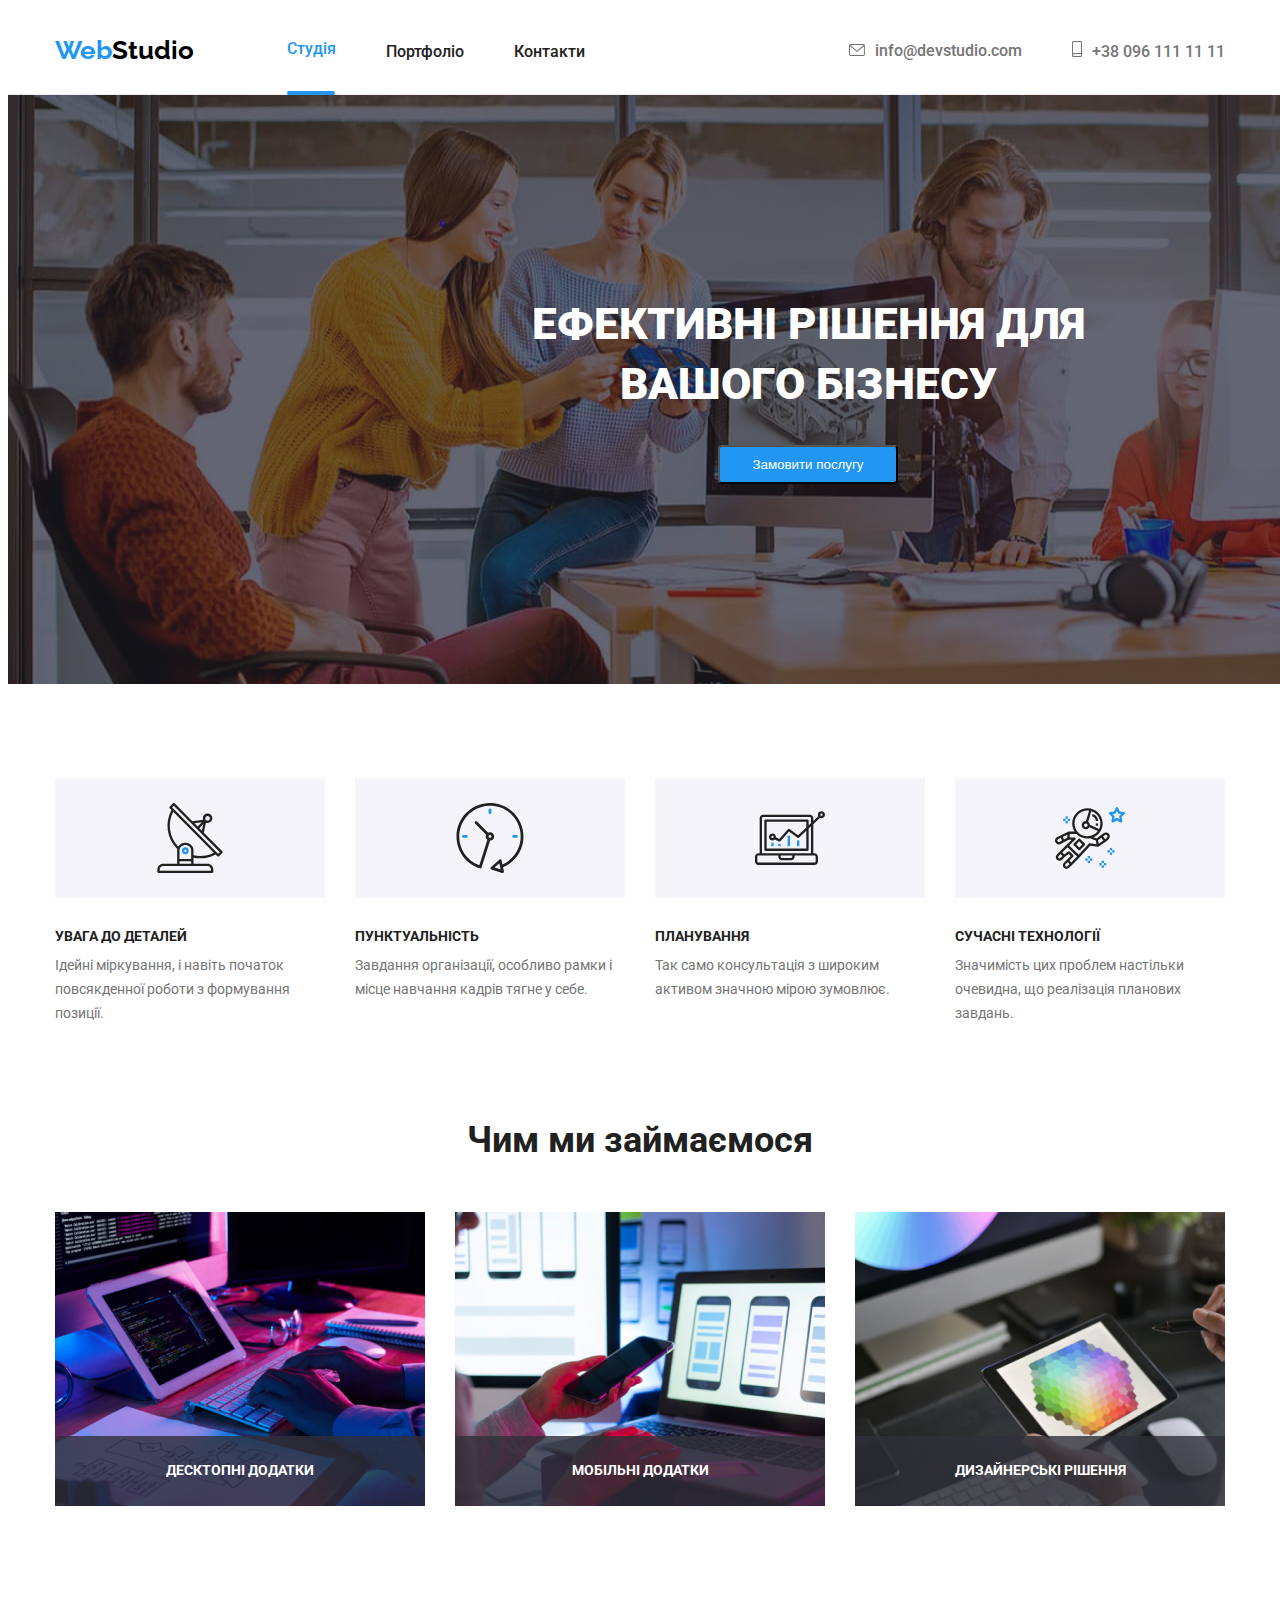
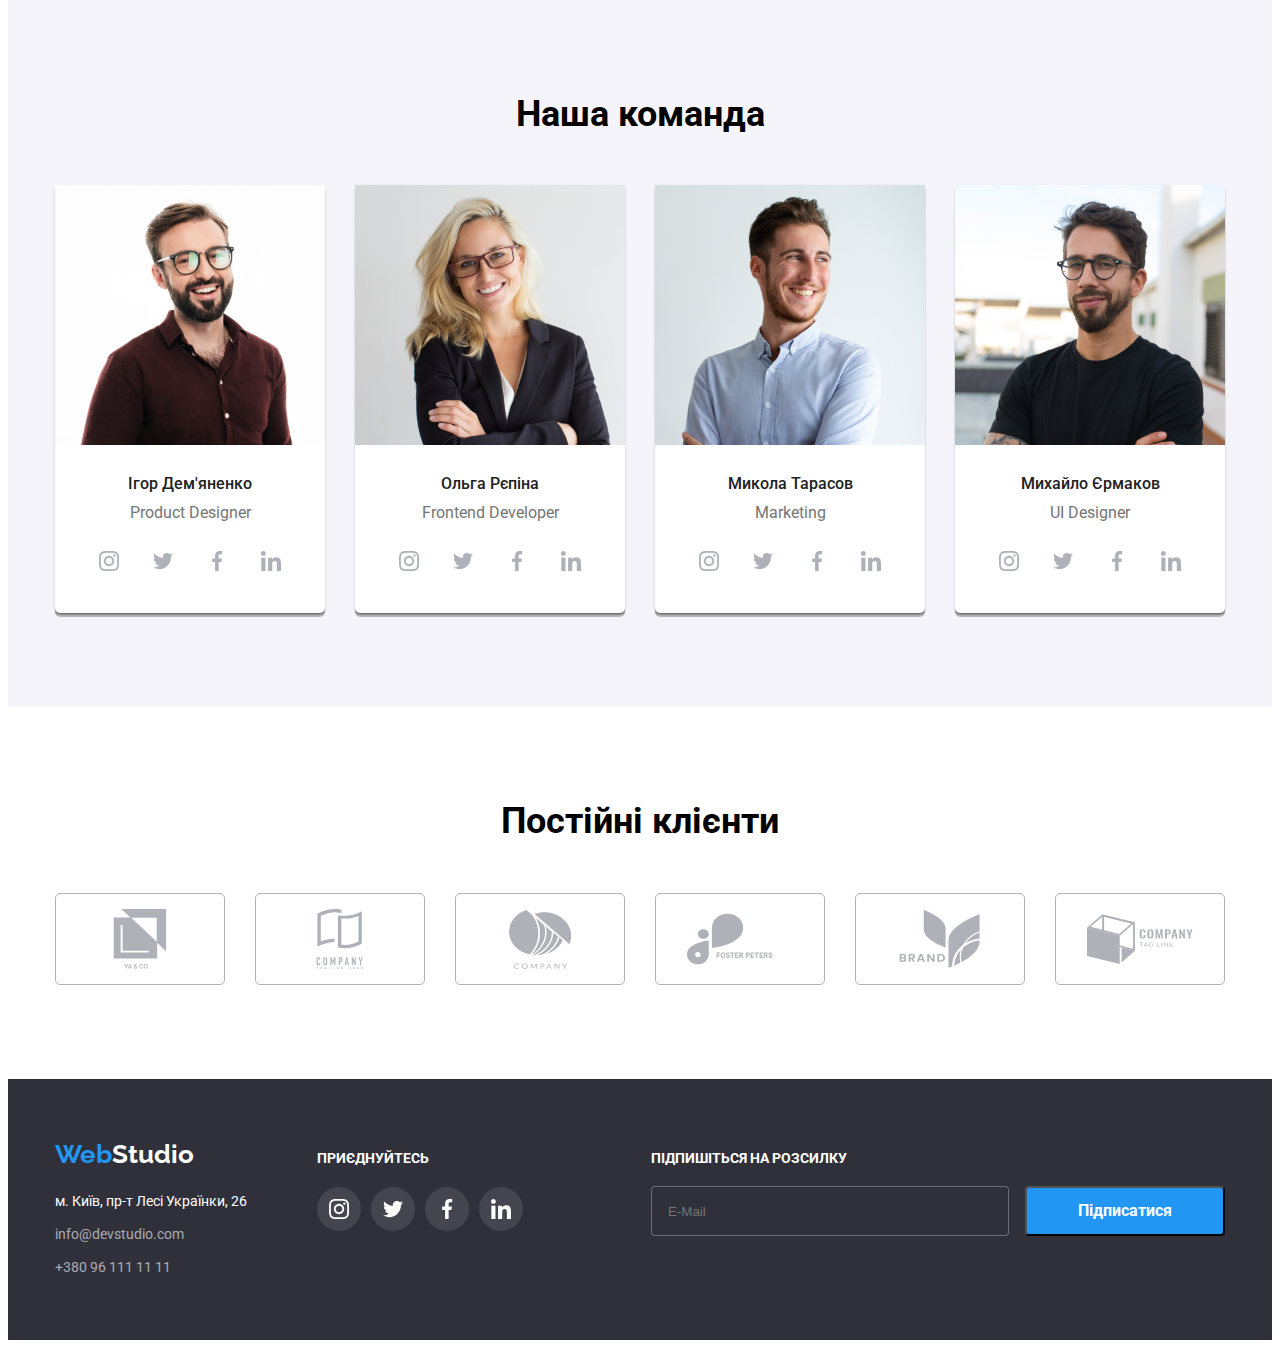
==== commit 31a252c4: "no-f" ====
--- a/index.html
+++ b/index.html
@@ -241,7 +241,18 @@
           <li class="footer-list-li"><a href="#" class="social-footer-link" ><svg class="social-footer-icon" width="20" height="20"><use href="./img/sprite.svg#facebook"></use></svg></a></li>
           <li class="footer-list-li"><a href="#" class="social-footer-link" ><svg class="social-footer-icon" width="20" height="20"><use href="./img/sprite.svg#in"></use></svg></a></li>
         </ul>
-       </div></div>
+       </div>
+       <div class="submit-footer">
+        <form action="">
+          <label for="" class="footer-label">ПІДПИШІТЬСЯ НА РОЗСИЛКУ</label>
+<input type="email" placeholder="E-Mail" class="footter-in">
+<button type="submit" class="submit-footer-btn">
+  <span class="footer-btn-sub">Підписатися </span></button>
+       
+
+       </form>
+    </div>
+      </div>
     </footer>
 
     <div class="backdrop " data-modal>
@@ -250,6 +261,54 @@
       <svg class="footer-svg" width="30" height="30">
         <use href="./img/sprite.svg#close-icon"></use>
       </svg></button>
+      <p class="form-p">Залиште свої дані, ми вам передзвонимо</p>
+            <form class="contanct-form">
+          
+        <label for="" class="contact-form-filed">
+          
+          <span class="label-form-style">Ім'я</span><span class="my-wripper-div"> 
+          <input name="user_name" type="text" class="contact-form-input" required>
+        <svg class="my-svg-wrapper" >
+          <use href="./img/sprite.svg#person-black">
+          </use>
+        </svg></span>
+        </label>
+
+
+        <label  for="" class="contact-form-filed">
+         <span class="label-form-style">Телефон</span> <span class="my-wripper-div">
+          <input type="tel" name="user-phone" class="contact-form-input" required>
+        <svg class="my-svg-wrapper">
+          <use href="./img/sprite.svg#phone-black"></use>
+        </svg></span>
+        </label >
+
+
+        <label for="" class="contact-form-filed">
+          <span class="label-form-style">Пошта</span><span class="my-wripper-div">
+          <input name="user_mail" type="mail"  class="contact-form-input" required>
+        <svg class="my-svg-wrapper">
+          <use href="./img/sprite.svg#email-black"></use>
+        </svg></span>
+        </label>
+
+
+        <label for="" class="contact-form-filed">
+          <span class="label-form-style">Коментар</span>
+          <textarea name="user_message"   placeholder="Введіть текст" class="contact-form-message"></textarea>
+        </label>
+        
+          <div class="contact-form-checkbox-wrapper">
+          <input type="checkbox"
+           name="acept-policy" 
+           id="policy-checkbox"
+            required class="contact-chckbox visualy-hidden">
+          <label for="policy-checkbox"
+           class="contact-form-checkbox-label" >
+           Погоджуюся з розсилкою та приймаю  &nbsp;<a href="" class="my-check-link">Умови договору</a></label></div>
+      
+        <button type="submit" class="submit-btn">Відправити</button>
+     </form>
     </div>
   </div>
   <script src="./js/modal.js"></script>
--- a/styles.css
+++ b/styles.css
@@ -441,13 +441,16 @@
  fill: #AFB1B8;
 width: 44px;
 height: 44px;
-transition: fill 250ms cubic-bezier(0.4, 0, 0.2, 1), background-color 250ms ;
-}
+transition: fill 250ms cubic-bezier(0.4, 0, 0.2, 1), background-color 250ms cubic-bezier(0.4, 0, 0.2, 1);
+}
+
+
+
 
 .my-hover:hover,
 .my-hover:focus{
   box-shadow: 0 4px 4px 0 rgba(0, 0, 0, 25%);
-transition: box-shadow 250ms cubic-bezier(0.4, 0, 0.2, 1);
+
 }
 
 .my-h-two,
@@ -458,7 +461,7 @@
 
 .my-hover{
   display: block;
-
+transition: box-shadow 250ms cubic-bezier(0.4, 0, 0.2, 1);
 }
 
 .footer-list-li:not(:last-child){
@@ -467,6 +470,7 @@
 
 
 .hero {
+margin: 0 auto 0 auto;
   width: 1600px;
   background-image: linear-gradient(rgba(47,48,58,40%),rgba(47,48,58,40%)),url(./imagine/hero-img.jpg);
   background-position: center;
@@ -970,7 +974,7 @@
   width: 100vw;
   height: 100vh;
   background-color: rgba(0, 0, 0, 0.2);
-transition: opacity 500ms linear, visibility 500ms linear ;
+transition: opacity 500ms cubic-bezier(0.4, 0, 0.2, 1), visibility 500ms cubic-bezier(0.4, 0, 0.2, 1) ;
 }
 
 
@@ -980,6 +984,7 @@
 }
 
 .modal{
+  padding: 40px;
   position: absolute;
   top: 50%;
   left: 50%;
@@ -991,6 +996,105 @@
 
 }
 
+.contact-form-message:focus,
+.contact-form-message:hover{
+  border: solid 1px var(--decoration-color);
+  outline: none;
+}
+
+.contact-form-message::placeholder{
+  color: rgba(117, 117, 117, 0.5)
+
+
+}
+
+.contact-form-message{
+  border: solid 1px rgba(33, 33, 33, 0.2);;
+  border-radius: 4px;
+  resize: none;
+  padding: 12px;
+  width: 100%;
+  min-height: 120px;
+transition: border-color 250ms cubic-bezier(0.4, 0, 0.2, 1);
+
+  font-family: "Roboto", sans-serif;
+display: block;
+margin-bottom: 4px;
+font-weight: 400;
+font-size: 12px;
+line-height: 1.17;
+
+}
+
+.my-wripper-div{
+position: relative;
+display: block;
+}
+
+.my-svg-wrapper{
+  width: 18px;
+  height: 18px;
+  position: absolute;
+  top: 50%;
+  left: 12px;
+  transform: translateY(-50%);
+  transition: fill 250ms cubic-bezier(0.4, 0, 0.2, 1);
+}
+
+
+.label-form-style{
+  font-family: "Roboto", sans-serif;
+ display: block;
+ margin-bottom: 4px;
+ font-weight: 400;
+ font-size: 12px;
+ line-height: 1.17;
+
+ 
+ color: #757575;
+}
+
+.form-p{
+  font-family: "Roboto", sans-serif;
+  font-weight: 700;
+  font-size: 20px;
+  line-height: 1.17;
+margin-bottom: 12px;
+  display: block;
+
+text-align: center;
+
+}
+
+.contact-form-input:hover{
+  border-color: var(--decoration-color);
+  outline: none;
+  fill: var(--decoration-color);
+}
+
+.contact-form-input:focus{
+  border-color: var(--decoration-color);
+  outline: none;
+}
+
+.contact-form-input:focus + .my-svg-wrapper,
+.contact-form-input:hover + .my-svg-wrapper{
+  fill: var(--decoration-color);
+}
+
+.contact-form-input{
+  width: 100%;
+ height: 40px;
+ border: solid 1px rgba(33, 33, 33, 0.2);
+ border-radius: 4px;
+padding-left: 42px;
+transition: border-color 250ms cubic-bezier(0.4, 0, 0.2, 1);
+}
+
+.contact-form-filed:not(:last-child){
+  margin-bottom: 10px;
+  display: block;
+}
 
 
 
@@ -1020,3 +1124,148 @@
  pointer-events: fill;
 }
 
+.close-btn:hover, .close-btn:focus{
+  fill: var(--decoration-color)
+}
+
+
+.contact-chckbox:checked + .contact-form-checkbox-label::before{
+
+background-image: url(./imagine/popitka-two.svg);
+  background-color: var(--decoration-color);
+
+  background-size: contain;
+  background-repeat: no-repeat;
+  border: solid 0.2px var(--decoration-color);
+  box-shadow: inset 0 0 0 1px var(--decoration-color);
+}
+
+
+.contact-chckbox:focus + .contact-form-checkbox-label::before,
+.contact-chckbox:hover + .contact-form-checkbox-label::before{
+  border: solid 1px var(--decoration-color);
+  box-shadow: inset 0 0 0 1px var(--decoration-color);
+}
+
+.contact-form-checkbox-label::before{
+  display: inline-block;
+  box-shadow: inset 0 0 0 1px #000000;
+
+  border-radius: 2px;
+  content: "";
+  width: 16px;
+  height: 15px;
+  border: 1px solid #212121;
+  cursor: pointer;
+margin-right: 7px;
+transition: box-shadow 100ms cubic-bezier(0.4, 0, 0.2, 1), background-color 250ms cubic-bezier(0.4, 0, 0.2, 1);
+ }
+
+ .visualy-hidden{
+  position: absolute;
+  width: 1px;
+  height: 1px;
+  margin: -1px;
+  border: 0;
+  padding: 0;
+  white-space: nowrap;
+  clip-path: inset(100%);
+  clip: rect(0 0 0 0);
+  overflow: hidden;
+ }
+
+.contact-form-checkbox-label{
+  font-family: "Roboto", sans-serif;
+ display: flex;
+  align-items: center;
+  font-weight: 400;
+  font-size: 14px;
+  line-height: 1.71;
+  color: rgba(117, 117, 117, 1);
+  
+}
+
+.my-check-link{
+  color: var(--decoration-color);
+}
+
+
+.submit-btn{
+
+  display: block;
+  margin: 40px auto;
+  width: 200px;
+  height: 50px;
+  background-color: var(--decoration-color);
+  outline: none;
+  border-color: #2196f3;
+  border-radius: 4px;
+  color: #ffffff;
+  
+
+
+  font-family: "Roboto", sans-serif;
+
+
+   font-weight: 700;
+   font-size: 16px;
+   line-height: 1.87;
+}
+
+.footer-label{
+  color: #ffffff;
+  display: block;
+  font-family: "Roboto", sans-serif;
+
+
+   font-weight: 700;
+   font-size: 14px;
+   line-height: 1.17;
+}
+
+.submit-footer{
+  margin-left: auto;
+}
+
+.footter-in:focus, .footter-in:hover{
+  border: 1px solid var(--decoration-color);
+}
+
+.footter-in{
+  min-width: 358px ;
+  height: 50px;
+outline: none;
+ border: solid 1px rgba(255, 255, 255, 30%);
+ background-color: #2F303A;
+ border-radius: 4px;
+padding-left: 16px;
+transition: border-color 250ms cubic-bezier(0.4, 0, 0.2, 1);
+color: #ffffff;
+margin-top: 20px;
+}
+
+.submit-footer-btn{
+margin-left: 12px;
+width: 200px;
+height: 50px;
+border-radius: 4px;
+background-color: var(--decoration-color);
+color:#ffffff;
+}
+
+.footer-btn-sub::after{
+  content: "";
+  background-image: url(./img/sprite.svg#icon-send);
+  background-color: #757575;
+  width: 24px;
+  height: 24px;
+}
+
+.footer-btn-sub{
+  font-family: "Roboto", sans-serif;
+
+
+   font-weight: 700;
+   font-size: 16px;
+   line-height: 1.87;
+}